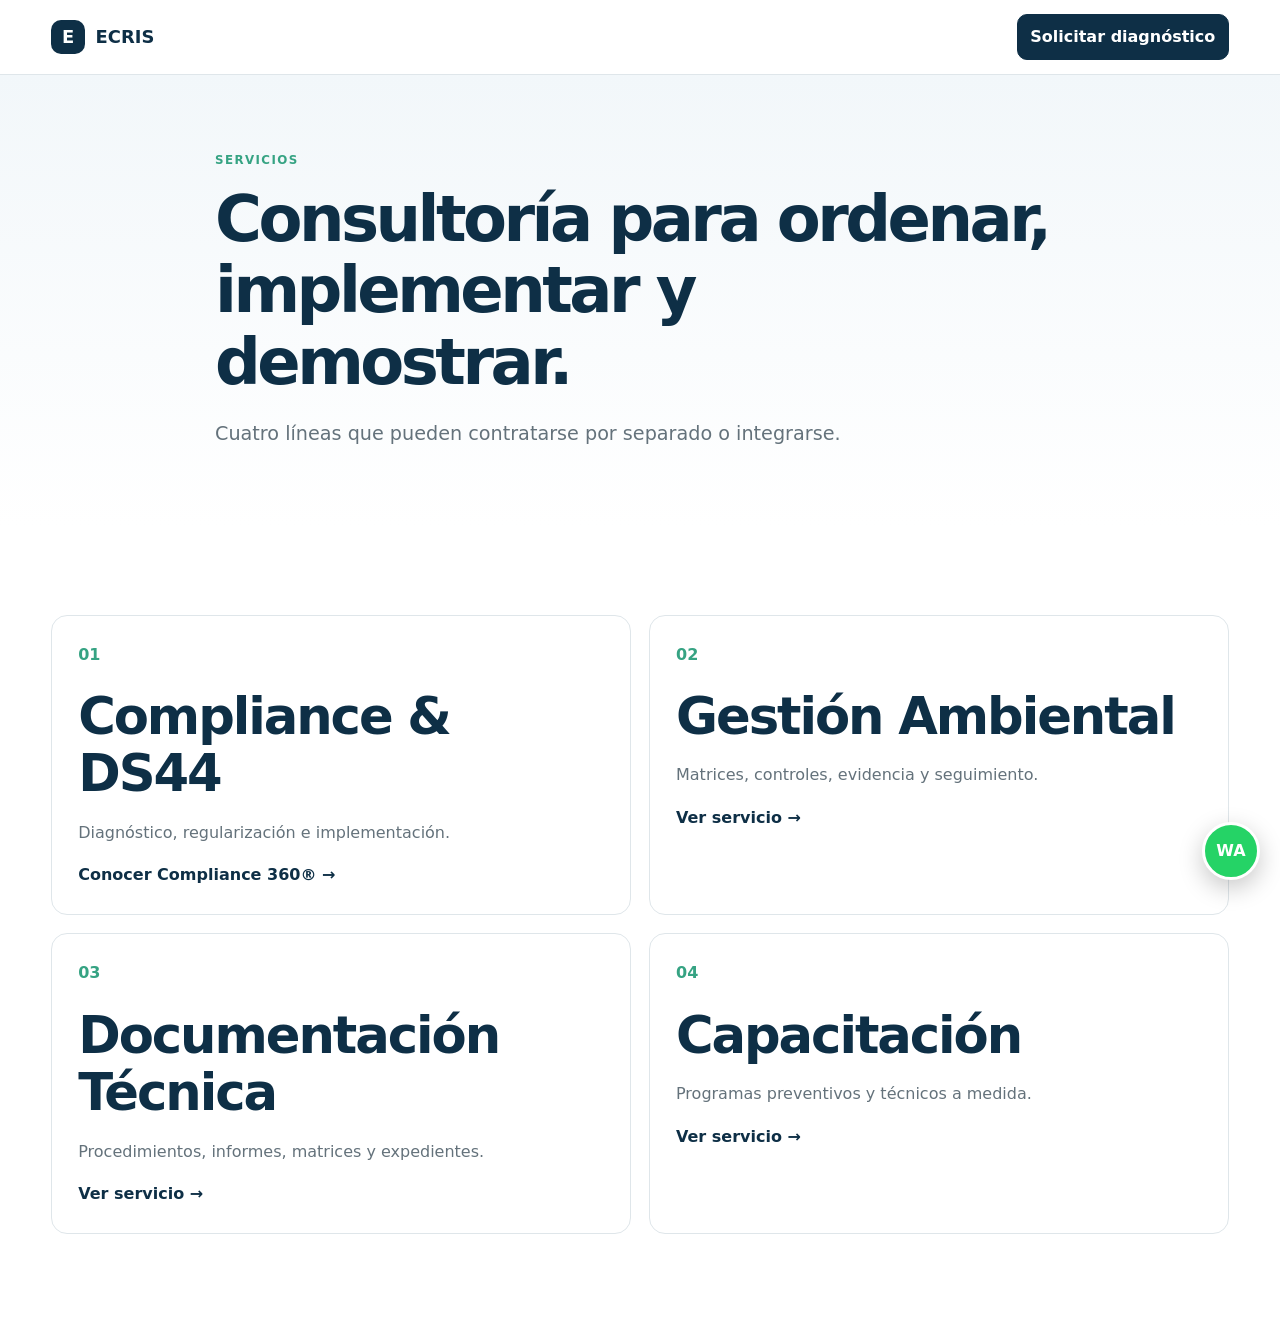
==== servicios/index.html @ 32ad883a "add services page" ====
<!doctype html><html lang="es"><head><meta charset="utf-8"><meta name="viewport" content="width=device-width,initial-scale=1"><title>Servicios | ECRIS</title><meta name="description" content="Servicios ECRIS: Compliance DS44, gestión ambiental, documentación técnica y capacitación."><link rel="stylesheet" href="/assets/css/styles.css"></head><body><header class="site-header"><div class="container nav"><a class="brand" href="/index.html"><span class="brand-mark">E</span><span>ECRIS</span></a><a class="btn btn-sm" href="/contacto.html">Solicitar diagnóstico</a></div></header><main><section class="page-hero"><div class="container narrow"><div class="eyebrow">Servicios</div><h1>Consultoría para ordenar, implementar y demostrar.</h1><p class="lead">Cuatro líneas que pueden contratarse por separado o integrarse.</p></div></section><section class="section"><div class="container cards two"><article class="service-card"><span>01</span><h2>Compliance & DS44</h2><p>Diagnóstico, regularización e implementación.</p><a href="/compliance360.html">Conocer Compliance 360® →</a></article><article class="service-card"><span>02</span><h2>Gestión Ambiental</h2><p>Matrices, controles, evidencia y seguimiento.</p><a href="/gestion-ambiental.html">Ver servicio →</a></article><article class="service-card"><span>03</span><h2>Documentación Técnica</h2><p>Procedimientos, informes, matrices y expedientes.</p><a href="/documentacion-tecnica.html">Ver servicio →</a></article><article class="service-card"><span>04</span><h2>Capacitación</h2><p>Programas preventivos y técnicos a medida.</p><a href="/capacitacion.html">Ver servicio →</a></article></div></section></main><script src="/assets/js/main.js"></script><a class="wa-float" href="https://wa.me/56946656213" target="_blank">WA</a></body></html>
---- assets/css/styles.css ----
:root{--navy:#0e2f46;--navy2:#163f59;--ink:#15232d;--muted:#64727b;--bg:#f6f8fa;--soft:#eef5f6;--line:#dfe6ea;--white:#fff;--accent:#36a383;--accent2:#dff3ec}
*{box-sizing:border-box}html{scroll-behavior:smooth}body{margin:0;font-family:Inter,ui-sans-serif,system-ui,-apple-system,"Segoe UI",Roboto,Arial,sans-serif;color:var(--ink);line-height:1.65;background:#fff}a{text-decoration:none;color:inherit}.container{width:min(1180px,92%);margin:auto}.narrow{width:min(850px,92%);margin:auto}.muted{color:var(--muted)}
.site-header{position:sticky;top:0;z-index:60;background:rgba(255,255,255,.95);backdrop-filter:blur(12px);border-bottom:1px solid var(--line)}.nav{min-height:74px;display:flex;align-items:center;justify-content:space-between;gap:18px}.brand{display:flex;align-items:center;gap:.65rem;font-weight:850;color:var(--navy);font-size:1.12rem}.brand-mark{display:grid;place-items:center;width:34px;height:34px;border-radius:10px;background:var(--navy);color:#fff}.menu{display:flex;align-items:center;gap:1rem;font-size:.88rem}.menu a{padding:.5rem .15rem}.menu a:hover,.menu a.active{color:var(--accent)}.menu-btn{display:none;border:0;background:transparent;font-size:1.55rem}.btn{display:inline-flex;align-items:center;justify-content:center;padding:.82rem 1.1rem;border-radius:10px;border:1px solid var(--navy);background:var(--navy);color:#fff;font-weight:750;cursor:pointer}.btn:hover{background:var(--navy2)}.btn-sm{padding:.57rem .78rem}.btn-ghost{background:#fff;color:var(--navy)}
.hero,.page-hero{background:linear-gradient(180deg,#f2f7fa,#fff)}.hero{padding:90px 0 72px}.page-hero{padding:76px 0 58px}.hero-grid,.split{display:grid;grid-template-columns:1.15fr .85fr;gap:64px;align-items:center}.eyebrow{color:var(--accent);font-weight:850;letter-spacing:.12em;text-transform:uppercase;font-size:.74rem;margin-bottom:13px}h1,h2,h3{line-height:1.12;margin:0 0 17px}h1{font-size:clamp(2.8rem,6vw,5rem);letter-spacing:-.055em;color:var(--navy)}.page-hero h1{font-size:clamp(2.6rem,5vw,4.4rem)}h1 span{color:var(--accent)}h2{font-size:clamp(1.9rem,4vw,3.2rem);letter-spacing:-.04em;color:var(--navy)}h3{font-size:1.22rem}.lead{font-size:1.2rem;color:var(--muted);max-width:760px}.hero-actions{display:flex;gap:12px;margin:28px 0}.trust-row,.pill-row,.chips{display:flex;flex-wrap:wrap;gap:8px}.trust-row span,.pill-row span,.chips span{border:1px solid var(--line);border-radius:999px;background:#fff;padding:.46rem .72rem;font-size:.84rem}
.hero-card{background:var(--navy);color:#fff;border-radius:20px;padding:34px;box-shadow:0 22px 70px rgba(14,47,70,.18)}.hero-card .card-top{color:#88d1bd;font-size:.8rem;text-transform:uppercase;letter-spacing:.08em;font-weight:850}.hero-card h3{font-size:1.75rem;margin-top:10px}.check-list{list-style:none;padding:0}.check-list li{padding:.5rem 0;border-bottom:1px solid rgba(255,255,255,.12)}.check-list li:before{content:"✓";color:#88d1bd;font-weight:900;margin-right:.6rem}.text-link{color:#88d1bd;font-weight:750}
.strip{background:var(--navy);color:#fff}.strip-grid{display:grid;grid-template-columns:repeat(4,1fr)}.strip-grid div{padding:22px 18px;border-right:1px solid rgba(255,255,255,.1)}.strip-grid strong,.strip-grid span{display:block}.strip-grid span{color:#c5d3dc;font-size:.86rem}
.section{padding:88px 0}.section-soft{background:var(--bg)}.section-dark{background:var(--navy);color:#fff}.section-dark h2{color:#fff}.section-head{max-width:780px;margin-bottom:40px}.section-head p,.body-copy p{color:var(--muted);font-size:1.03rem}.light p{color:#c7d4dc}
.cards{display:grid;gap:18px}.cards.four{grid-template-columns:repeat(4,1fr)}.cards.three{grid-template-columns:repeat(3,1fr)}.cards.two{grid-template-columns:repeat(2,1fr)}.card,.service-card,.price-card{background:#fff;border:1px solid var(--line);border-radius:16px;padding:26px;transition:.2s}.card:hover,.service-card:hover{transform:translateY(-3px);box-shadow:0 12px 32px rgba(0,0,0,.06)}.icon,.service-card>span{color:var(--accent);font-weight:900;margin-bottom:20px;display:block}.card p,.service-card p,.price-card p{color:var(--muted)}.card a,.service-card a{font-weight:750;color:var(--navy)}
.steps{display:grid;grid-template-columns:repeat(5,1fr);gap:14px}.steps div{padding:22px;border:1px solid rgba(255,255,255,.14);border-radius:14px;background:rgba(255,255,255,.04)}.steps span{color:#88d1bd;font-weight:900}.steps p{color:#c5d3dc;font-size:.9rem}
.cta{background:var(--accent2)}.cta-actions{display:flex;gap:10px;justify-content:flex-end}.pricing-grid{display:grid;grid-template-columns:repeat(3,1fr);gap:18px}.price-card{display:flex;flex-direction:column;gap:14px}.price-card.featured{border:2px solid var(--accent);box-shadow:0 12px 36px rgba(54,163,131,.13)}.price-card .btn{margin-top:auto}.feature-list{display:grid;grid-template-columns:1fr 1fr;gap:14px}.feature-list div{padding:22px;border:1px solid var(--line);border-radius:14px;background:#fff}.feature-list strong,.feature-list span{display:block}.feature-list span{color:var(--muted);margin-top:5px}
.contact{background:var(--bg)}.contact-grid{display:grid;grid-template-columns:.9fr 1.1fr;gap:55px}.contact-detail{margin:18px 0}.contact-detail strong,.contact-detail a,.contact-detail span{display:block}.contact-detail a{color:var(--accent);font-weight:750}.contact-form{background:#fff;border:1px solid var(--line);border-radius:18px;padding:25px;display:grid;grid-template-columns:1fr 1fr;gap:15px}.contact-form label{font-size:.9rem;font-weight:750}.contact-form input,.contact-form select,.contact-form textarea{width:100%;margin-top:6px;border:1px solid var(--line);border-radius:9px;padding:.78rem;font:inherit}.contact-form textarea,.contact-form button,.contact-form small{grid-column:1/-1}.contact-form small{color:var(--muted)}
.big-list{counter-reset:item;list-style:none;padding:0}.big-list li{padding:18px 0 18px 58px;border-bottom:1px solid var(--line);position:relative}.big-list li:before{counter-increment:item;content:counter(item);position:absolute;left:0;top:14px;width:38px;height:38px;border-radius:50%;display:grid;place-items:center;background:var(--navy);color:#fff;font-weight:850}.resource-cta{margin-top:34px;padding:28px;border-radius:16px;background:var(--accent2)}
.site-footer{background:#0a2436;color:#d5e0e6;padding:48px 0 20px}.footer-grid{display:grid;grid-template-columns:2fr 1fr 1fr 1fr;gap:28px}.site-footer a,.site-footer span,.site-footer strong{display:block;margin:.35rem 0}.brand-light{color:#fff}.copyright{border-top:1px solid rgba(255,255,255,.1);margin-top:28px;padding-top:18px;color:#8ea3b0;font-size:.82rem}
@media(max-width:1050px){.menu{display:none;position:absolute;top:74px;left:0;right:0;background:#fff;padding:18px 4%;border-bottom:1px solid var(--line);flex-direction:column;align-items:flex-start}.menu.open{display:flex}.menu-btn{display:block}.hero-grid,.split,.contact-grid{grid-template-columns:1fr}.cards.four{grid-template-columns:1fr 1fr}.steps{grid-template-columns:1fr 1fr}.strip-grid{grid-template-columns:1fr 1fr}.cta-actions{justify-content:flex-start}}
@media(max-width:680px){.cards.four,.cards.three,.cards.two,.steps,.strip-grid,.pricing-grid,.feature-list,.contact-form,.footer-grid{grid-template-columns:1fr}.contact-form textarea,.contact-form button,.contact-form small{grid-column:auto}.hero-actions,.cta-actions{flex-direction:column}.section{padding:62px 0}.hero{padding-top:58px}.page-hero{padding-top:55px}}
.wa-float{position:fixed;right:20px;bottom:20px;z-index:80;width:58px;height:58px;border-radius:50%;display:grid;place-items:center;background:#25D366;color:#fff;font-weight:900;box-shadow:0 8px 24px rgba(0,0,0,.22);border:3px solid #fff}
.wa-float:hover{transform:translateY(-2px)}
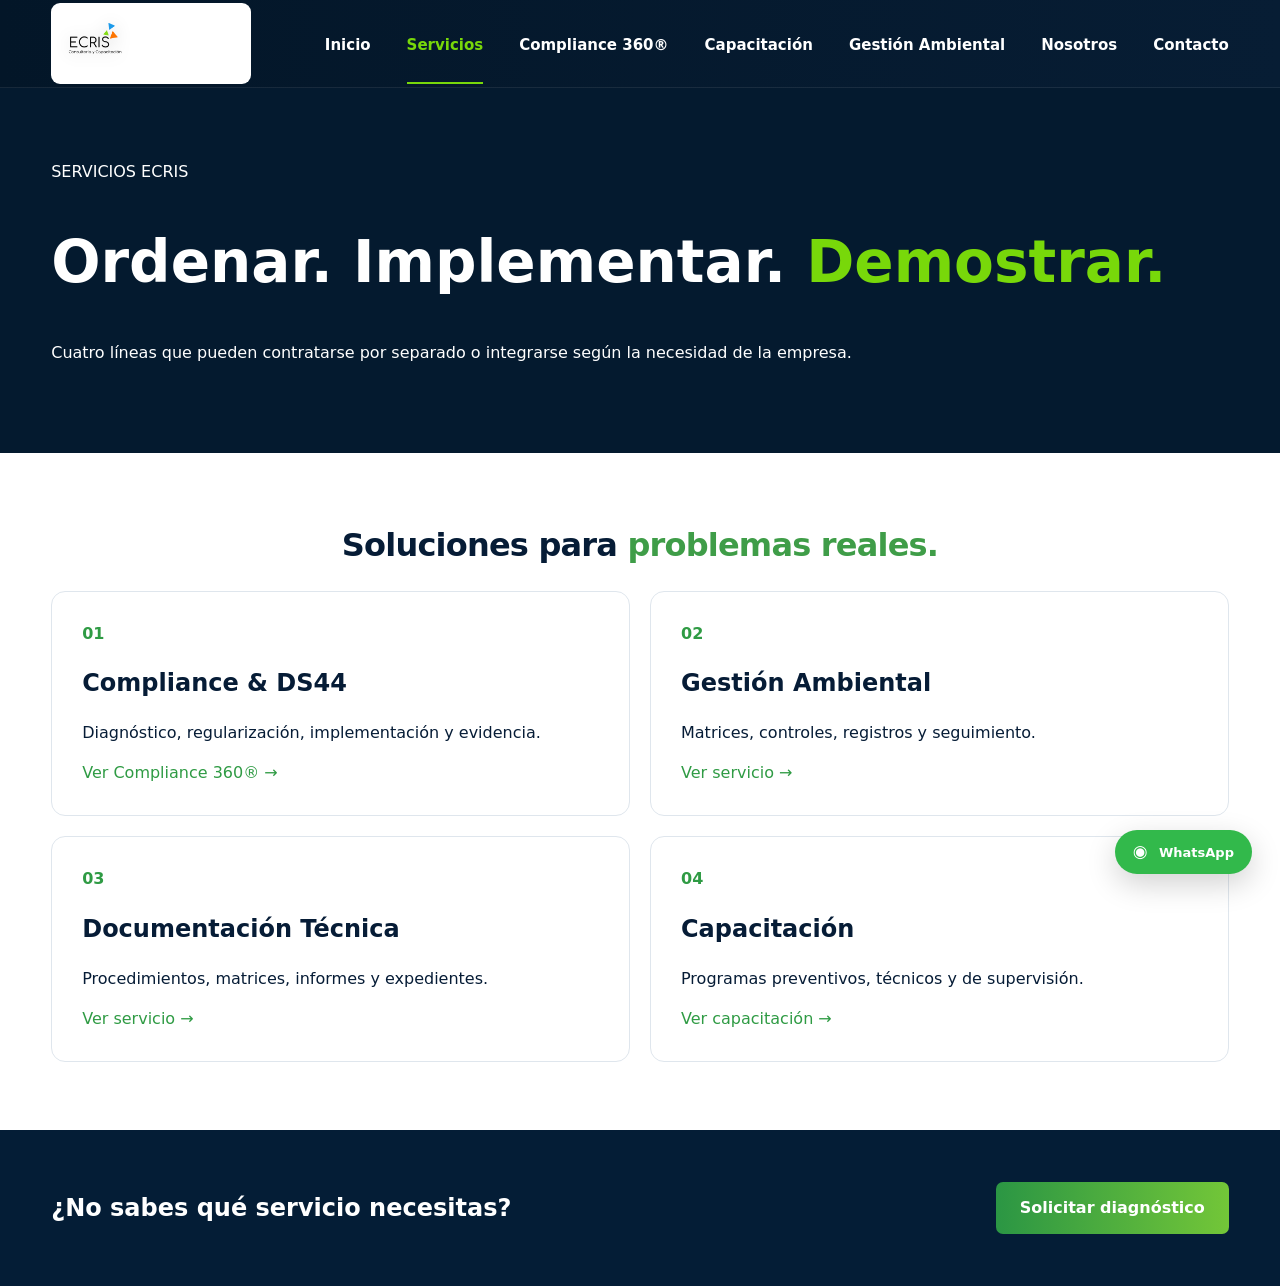
==== commit 9a7dfc07: "Rediseñar servicios ECRIS" ====
--- a/servicios/index.html
+++ b/servicios/index.html
@@ -1 +1 @@
-<!doctype html><html lang="es"><head><meta charset="utf-8"><meta name="viewport" content="width=device-width,initial-scale=1"><title>Servicios | ECRIS</title><meta name="description" content="Servicios ECRIS: Compliance DS44, gestión ambiental, documentación técnica y capacitación."><link rel="stylesheet" href="/assets/css/styles.css"></head><body><header class="site-header"><div class="container nav"><a class="brand" href="/index.html"><span class="brand-mark">E</span><span>ECRIS</span></a><a class="btn btn-sm" href="/contacto.html">Solicitar diagnóstico</a></div></header><main><section class="page-hero"><div class="container narrow"><div class="eyebrow">Servicios</div><h1>Consultoría para ordenar, implementar y demostrar.</h1><p class="lead">Cuatro líneas que pueden contratarse por separado o integrarse.</p></div></section><section class="section"><div class="container cards two"><article class="service-card"><span>01</span><h2>Compliance & DS44</h2><p>Diagnóstico, regularización e implementación.</p><a href="/compliance360.html">Conocer Compliance 360® →</a></article><article class="service-card"><span>02</span><h2>Gestión Ambiental</h2><p>Matrices, controles, evidencia y seguimiento.</p><a href="/gestion-ambiental.html">Ver servicio →</a></article><article class="service-card"><span>03</span><h2>Documentación Técnica</h2><p>Procedimientos, informes, matrices y expedientes.</p><a href="/documentacion-tecnica.html">Ver servicio →</a></article><article class="service-card"><span>04</span><h2>Capacitación</h2><p>Programas preventivos y técnicos a medida.</p><a href="/capacitacion.html">Ver servicio →</a></article></div></section></main><script src="/assets/js/main.js"></script><a class="wa-float" href="https://wa.me/56946656213" target="_blank">WA</a></body></html>+<!doctype html><html lang="es"><head><meta charset="utf-8"><meta name="viewport" content="width=device-width,initial-scale=1"><title>Servicios | ECRIS</title><link rel="stylesheet" href="../assets/css/styles.css"><style>.hero{background:#041a2f;color:#fff;padding:72px 0}.hero h1{font-size:58px;line-height:1.04;color:#fff}.hero h1 span{color:#78d80a}.sec{padding:68px 0}.grid{display:grid;grid-template-columns:repeat(2,1fr);gap:20px}.box{padding:30px;border:1px solid #dfe6ed;border-radius:14px;background:#fff}.box b,.box a{color:#2f9b44}.cta{background:#041d36;color:#fff;padding:40px 0}.cta .container{display:flex;justify-content:space-between;align-items:center}@media(max-width:800px){.grid{grid-template-columns:1fr}.cta .container{display:block}}</style></head><body><header class="site-header"><div class="container nav-wrap"><a class="logo-link" href="../index.html"><span style="background:#fff;padding:3px 9px;border-radius:9px"><img class="logo-img" src="../ECRIS%20logo%201.png" alt="ECRIS"></span></a><button class="menu-btn">☰</button><nav class="menu"><a href="../index.html">Inicio</a><a class="active" href="index.html">Servicios</a><a href="../compliance360.html">Compliance 360®</a><a href="../capacitacion.html">Capacitación</a><a href="../gestion-ambiental.html">Gestión Ambiental</a><a href="../nosotros.html">Nosotros</a><a href="../contacto.html">Contacto</a></nav></div></header><main><section class="hero"><div class="container"><div class="eyebrow">SERVICIOS ECRIS</div><h1>Ordenar. Implementar. <span>Demostrar.</span></h1><p>Cuatro líneas que pueden contratarse por separado o integrarse según la necesidad de la empresa.</p></div></section><section class="sec"><div class="container"><div class="section-title"><h2>Soluciones para <span>problemas reales.</span></h2></div><div class="grid"><article class="box"><b>01</b><h2>Compliance & DS44</h2><p>Diagnóstico, regularización, implementación y evidencia.</p><a href="../compliance360.html">Ver Compliance 360® →</a></article><article class="box"><b>02</b><h2>Gestión Ambiental</h2><p>Matrices, controles, registros y seguimiento.</p><a href="../gestion-ambiental.html">Ver servicio →</a></article><article class="box"><b>03</b><h2>Documentación Técnica</h2><p>Procedimientos, matrices, informes y expedientes.</p><a href="../documentacion-tecnica.html">Ver servicio →</a></article><article class="box"><b>04</b><h2>Capacitación</h2><p>Programas preventivos, técnicos y de supervisión.</p><a href="../capacitacion.html">Ver capacitación →</a></article></div></div></section><section class="cta"><div class="container"><h2 style="color:#fff">¿No sabes qué servicio necesitas?</h2><a class="btn btn-green" href="../contacto.html">Solicitar diagnóstico</a></div></section></main><script src="../assets/js/main.js"></script><a class="wa-float" href="https://wa.me/56946656213" target="_blank"><span>◉</span> WhatsApp</a></body></html>
--- a/assets/css/styles.css
+++ b/assets/css/styles.css
@@ -1,17 +1,9 @@
-:root{--navy:#0e2f46;--navy2:#163f59;--ink:#15232d;--muted:#64727b;--bg:#f6f8fa;--soft:#eef5f6;--line:#dfe6ea;--white:#fff;--accent:#36a383;--accent2:#dff3ec}
-*{box-sizing:border-box}html{scroll-behavior:smooth}body{margin:0;font-family:Inter,ui-sans-serif,system-ui,-apple-system,"Segoe UI",Roboto,Arial,sans-serif;color:var(--ink);line-height:1.65;background:#fff}a{text-decoration:none;color:inherit}.container{width:min(1180px,92%);margin:auto}.narrow{width:min(850px,92%);margin:auto}.muted{color:var(--muted)}
-.site-header{position:sticky;top:0;z-index:60;background:rgba(255,255,255,.95);backdrop-filter:blur(12px);border-bottom:1px solid var(--line)}.nav{min-height:74px;display:flex;align-items:center;justify-content:space-between;gap:18px}.brand{display:flex;align-items:center;gap:.65rem;font-weight:850;color:var(--navy);font-size:1.12rem}.brand-mark{display:grid;place-items:center;width:34px;height:34px;border-radius:10px;background:var(--navy);color:#fff}.menu{display:flex;align-items:center;gap:1rem;font-size:.88rem}.menu a{padding:.5rem .15rem}.menu a:hover,.menu a.active{color:var(--accent)}.menu-btn{display:none;border:0;background:transparent;font-size:1.55rem}.btn{display:inline-flex;align-items:center;justify-content:center;padding:.82rem 1.1rem;border-radius:10px;border:1px solid var(--navy);background:var(--navy);color:#fff;font-weight:750;cursor:pointer}.btn:hover{background:var(--navy2)}.btn-sm{padding:.57rem .78rem}.btn-ghost{background:#fff;color:var(--navy)}
-.hero,.page-hero{background:linear-gradient(180deg,#f2f7fa,#fff)}.hero{padding:90px 0 72px}.page-hero{padding:76px 0 58px}.hero-grid,.split{display:grid;grid-template-columns:1.15fr .85fr;gap:64px;align-items:center}.eyebrow{color:var(--accent);font-weight:850;letter-spacing:.12em;text-transform:uppercase;font-size:.74rem;margin-bottom:13px}h1,h2,h3{line-height:1.12;margin:0 0 17px}h1{font-size:clamp(2.8rem,6vw,5rem);letter-spacing:-.055em;color:var(--navy)}.page-hero h1{font-size:clamp(2.6rem,5vw,4.4rem)}h1 span{color:var(--accent)}h2{font-size:clamp(1.9rem,4vw,3.2rem);letter-spacing:-.04em;color:var(--navy)}h3{font-size:1.22rem}.lead{font-size:1.2rem;color:var(--muted);max-width:760px}.hero-actions{display:flex;gap:12px;margin:28px 0}.trust-row,.pill-row,.chips{display:flex;flex-wrap:wrap;gap:8px}.trust-row span,.pill-row span,.chips span{border:1px solid var(--line);border-radius:999px;background:#fff;padding:.46rem .72rem;font-size:.84rem}
-.hero-card{background:var(--navy);color:#fff;border-radius:20px;padding:34px;box-shadow:0 22px 70px rgba(14,47,70,.18)}.hero-card .card-top{color:#88d1bd;font-size:.8rem;text-transform:uppercase;letter-spacing:.08em;font-weight:850}.hero-card h3{font-size:1.75rem;margin-top:10px}.check-list{list-style:none;padding:0}.check-list li{padding:.5rem 0;border-bottom:1px solid rgba(255,255,255,.12)}.check-list li:before{content:"✓";color:#88d1bd;font-weight:900;margin-right:.6rem}.text-link{color:#88d1bd;font-weight:750}
-.strip{background:var(--navy);color:#fff}.strip-grid{display:grid;grid-template-columns:repeat(4,1fr)}.strip-grid div{padding:22px 18px;border-right:1px solid rgba(255,255,255,.1)}.strip-grid strong,.strip-grid span{display:block}.strip-grid span{color:#c5d3dc;font-size:.86rem}
-.section{padding:88px 0}.section-soft{background:var(--bg)}.section-dark{background:var(--navy);color:#fff}.section-dark h2{color:#fff}.section-head{max-width:780px;margin-bottom:40px}.section-head p,.body-copy p{color:var(--muted);font-size:1.03rem}.light p{color:#c7d4dc}
-.cards{display:grid;gap:18px}.cards.four{grid-template-columns:repeat(4,1fr)}.cards.three{grid-template-columns:repeat(3,1fr)}.cards.two{grid-template-columns:repeat(2,1fr)}.card,.service-card,.price-card{background:#fff;border:1px solid var(--line);border-radius:16px;padding:26px;transition:.2s}.card:hover,.service-card:hover{transform:translateY(-3px);box-shadow:0 12px 32px rgba(0,0,0,.06)}.icon,.service-card>span{color:var(--accent);font-weight:900;margin-bottom:20px;display:block}.card p,.service-card p,.price-card p{color:var(--muted)}.card a,.service-card a{font-weight:750;color:var(--navy)}
-.steps{display:grid;grid-template-columns:repeat(5,1fr);gap:14px}.steps div{padding:22px;border:1px solid rgba(255,255,255,.14);border-radius:14px;background:rgba(255,255,255,.04)}.steps span{color:#88d1bd;font-weight:900}.steps p{color:#c5d3dc;font-size:.9rem}
-.cta{background:var(--accent2)}.cta-actions{display:flex;gap:10px;justify-content:flex-end}.pricing-grid{display:grid;grid-template-columns:repeat(3,1fr);gap:18px}.price-card{display:flex;flex-direction:column;gap:14px}.price-card.featured{border:2px solid var(--accent);box-shadow:0 12px 36px rgba(54,163,131,.13)}.price-card .btn{margin-top:auto}.feature-list{display:grid;grid-template-columns:1fr 1fr;gap:14px}.feature-list div{padding:22px;border:1px solid var(--line);border-radius:14px;background:#fff}.feature-list strong,.feature-list span{display:block}.feature-list span{color:var(--muted);margin-top:5px}
-.contact{background:var(--bg)}.contact-grid{display:grid;grid-template-columns:.9fr 1.1fr;gap:55px}.contact-detail{margin:18px 0}.contact-detail strong,.contact-detail a,.contact-detail span{display:block}.contact-detail a{color:var(--accent);font-weight:750}.contact-form{background:#fff;border:1px solid var(--line);border-radius:18px;padding:25px;display:grid;grid-template-columns:1fr 1fr;gap:15px}.contact-form label{font-size:.9rem;font-weight:750}.contact-form input,.contact-form select,.contact-form textarea{width:100%;margin-top:6px;border:1px solid var(--line);border-radius:9px;padding:.78rem;font:inherit}.contact-form textarea,.contact-form button,.contact-form small{grid-column:1/-1}.contact-form small{color:var(--muted)}
-.big-list{counter-reset:item;list-style:none;padding:0}.big-list li{padding:18px 0 18px 58px;border-bottom:1px solid var(--line);position:relative}.big-list li:before{counter-increment:item;content:counter(item);position:absolute;left:0;top:14px;width:38px;height:38px;border-radius:50%;display:grid;place-items:center;background:var(--navy);color:#fff;font-weight:850}.resource-cta{margin-top:34px;padding:28px;border-radius:16px;background:var(--accent2)}
-.site-footer{background:#0a2436;color:#d5e0e6;padding:48px 0 20px}.footer-grid{display:grid;grid-template-columns:2fr 1fr 1fr 1fr;gap:28px}.site-footer a,.site-footer span,.site-footer strong{display:block;margin:.35rem 0}.brand-light{color:#fff}.copyright{border-top:1px solid rgba(255,255,255,.1);margin-top:28px;padding-top:18px;color:#8ea3b0;font-size:.82rem}
-@media(max-width:1050px){.menu{display:none;position:absolute;top:74px;left:0;right:0;background:#fff;padding:18px 4%;border-bottom:1px solid var(--line);flex-direction:column;align-items:flex-start}.menu.open{display:flex}.menu-btn{display:block}.hero-grid,.split,.contact-grid{grid-template-columns:1fr}.cards.four{grid-template-columns:1fr 1fr}.steps{grid-template-columns:1fr 1fr}.strip-grid{grid-template-columns:1fr 1fr}.cta-actions{justify-content:flex-start}}
-@media(max-width:680px){.cards.four,.cards.three,.cards.two,.steps,.strip-grid,.pricing-grid,.feature-list,.contact-form,.footer-grid{grid-template-columns:1fr}.contact-form textarea,.contact-form button,.contact-form small{grid-column:auto}.hero-actions,.cta-actions{flex-direction:column}.section{padding:62px 0}.hero{padding-top:58px}.page-hero{padding-top:55px}}
-.wa-float{position:fixed;right:20px;bottom:20px;z-index:80;width:58px;height:58px;border-radius:50%;display:grid;place-items:center;background:#25D366;color:#fff;font-weight:900;box-shadow:0 8px 24px rgba(0,0,0,.22);border:3px solid #fff}
-.wa-float:hover{transform:translateY(-2px)}
+:root{--navy:#041a2f;--navy2:#082d4b;--ink:#061c36;--green:#78d80a;--green2:#2f9b44;--white:#fff;--muted:#5d6b7c;--line:#dfe6ed;--off:#f7f9fb}
+*{box-sizing:border-box}html{scroll-behavior:smooth}body{margin:0;font-family:Inter,ui-sans-serif,system-ui,-apple-system,"Segoe UI",Roboto,Arial,sans-serif;color:var(--ink);background:#fff;line-height:1.5}a{text-decoration:none;color:inherit}.container{width:min(1440px,92%);margin:auto}
+.site-header{height:88px;background:linear-gradient(90deg,#031628,#071d34);position:sticky;top:0;z-index:50;border-bottom:1px solid rgba(255,255,255,.08)}.nav-wrap{height:100%;display:flex;align-items:center;gap:24px}.logo-link{width:220px;display:flex;align-items:center}.logo-img{width:182px;height:68px;object-fit:contain;object-position:left center;filter:drop-shadow(0 2px 8px rgba(0,0,0,.22))}.menu{display:flex;gap:36px;align-items:center;margin-left:auto}.menu a{color:#fff;font-weight:750;font-size:15px;padding:31px 0 25px;border-bottom:2px solid transparent}.menu a:hover,.menu a.active{color:var(--green);border-bottom-color:var(--green)}.wa-top{margin-left:18px;color:#fff;border:1px solid rgba(255,255,255,.45);padding:14px 18px;border-radius:9px;font-weight:800;white-space:nowrap}.menu-btn{display:none}
+.hero-modern{position:relative;background:var(--navy);color:#fff;overflow:hidden;padding-bottom:0}.hero-bg{position:absolute;right:0;top:0;width:48%;height:calc(100% - 94px);background:radial-gradient(circle at 65% 28%,rgba(55,154,94,.24),transparent 22%),linear-gradient(135deg,#173b59 0%,#0d2942 38%,#041a2f 100%)}.hero-modern:after{content:'';position:absolute;right:-3%;top:55px;width:52%;height:410px;background:url('../../ECRIS%20logo%201.png') center/contain no-repeat;opacity:.13;filter:saturate(.8);pointer-events:none}.hero-layout{position:relative;z-index:2;min-height:505px;display:grid;grid-template-columns:1.05fr .95fr;align-items:center}.hero-copy{padding:42px 0 26px;max-width:700px}.hero-copy h1{margin:0 0 18px;font-size:clamp(46px,4.4vw,72px);line-height:1.02;letter-spacing:-.045em;color:#fff}.hero-copy h1 span{color:var(--green)}.hero-copy>p{font-size:18px;line-height:1.7;max-width:610px;color:#fff}.hero-actions{display:flex;gap:18px;margin:28px 0 30px}.btn{display:inline-flex;align-items:center;justify-content:center;padding:14px 24px;border-radius:7px;font-weight:850}.btn-green{background:linear-gradient(90deg,#2b9644,#73c638);color:#fff}.btn-green:hover{filter:brightness(1.07)}.btn-outline{border:1px solid rgba(255,255,255,.75);color:#fff;background:rgba(3,18,33,.28)}.btn.small{padding:12px 18px;font-size:14px}.micro-benefits{display:grid;grid-template-columns:repeat(4,1fr);max-width:660px;gap:18px}.micro-benefits div{display:flex;gap:11px;align-items:center;font-size:13px}.micro-benefits b{color:var(--green);font-size:24px}.hero-right{display:flex;justify-content:center;align-items:center;position:relative}.hero-right:after{content:'';position:absolute;right:4%;bottom:-55px;width:520px;height:330px;opacity:.18;background:repeating-linear-gradient(115deg,transparent 0 36px,rgba(126,216,10,.35) 37px 39px),repeating-linear-gradient(65deg,transparent 0 52px,rgba(255,255,255,.18) 53px 55px);clip-path:polygon(47% 0,53% 0,75% 100%,25% 100%);pointer-events:none}.control-card{position:relative;z-index:2;width:min(400px,88%);background:rgba(3,22,40,.88);border:1px solid rgba(255,255,255,.22);border-radius:12px;padding:25px 28px;box-shadow:0 18px 46px rgba(0,0,0,.24);backdrop-filter:blur(8px)}.control-card h3{font-size:19px;margin:0 0 20px}.control-card ul{list-style:none;padding:0;margin:0}.control-card li{position:relative;padding:11px 0 11px 34px;border-bottom:1px solid rgba(255,255,255,.06);font-size:14px}.control-card li:last-child{border:0}.control-card li:before{content:'✓';position:absolute;left:0;top:9px;width:22px;height:22px;border-radius:50%;display:grid;place-items:center;background:var(--green);color:#082337;font-weight:900}
+.value-bar{position:relative;z-index:4;min-height:102px;background:rgba(2,24,44,.96);border:1px solid rgba(255,255,255,.25);border-radius:14px 14px 0 0;display:grid;grid-template-columns:1.15fr repeat(4,1fr);align-items:center;padding:14px 18px}.value-main,.value-item{padding:8px 24px;min-height:70px;display:flex;align-items:center}.value-main{flex-direction:column;align-items:flex-start;justify-content:center;border-right:1px solid rgba(255,255,255,.2)}.value-main small{color:var(--green);font-weight:800}.value-main strong{font-size:24px}.value-item{gap:15px;border-right:1px solid rgba(255,255,255,.16)}.value-item:last-child{border-right:0}.value-item>span{color:var(--green);font-size:28px}.value-item strong,.value-item small{display:block}.value-item strong{font-size:14px}.value-item small{font-size:13px;color:#fff;margin-top:5px}
+.services-home{background:linear-gradient(#fff,#f8fafb);padding:30px 0 24px}.section-title{text-align:center;margin:0 auto 22px}.section-title h2{margin:0;font-size:32px;letter-spacing:-.025em}.section-title h2 span{color:#3f9d48}.section-title p{margin:7px 0;color:#415069}.service-grid{display:grid;grid-template-columns:repeat(3,1fr);gap:22px}.service-card{position:relative;display:grid;grid-template-columns:70px 1fr;gap:16px;min-height:155px;padding:28px 26px;background:#fff;border:1px solid #e8edf1;border-radius:12px;box-shadow:0 10px 30px rgba(0,17,38,.07)}.service-card .num{position:absolute;top:16px;left:22px;color:#3e9f4e;font-size:16px;font-weight:900}.service-icon{font-size:38px;color:#071d3a;margin-top:23px}.service-card h3{margin:3px 0 9px;font-size:20px}.service-card p{margin:0 0 12px;color:#34455d}.service-card a{color:#2c9645;font-weight:800}.results-row{margin-top:18px;display:grid;grid-template-columns:1.15fr 1fr 1.3fr 1.25fr 3.2fr;border:1px solid #dce3ea;border-radius:12px;background:#fff;overflow:hidden}.result{display:flex;align-items:center;gap:14px;padding:18px;border-right:1px solid #dce3ea}.result>span{font-size:30px;color:#071d3a}.result small,.result strong{display:block}.result small{font-size:12px;color:#1a2d46}.result strong{font-size:22px;color:#309644}.diagnostic-box{background:#041d36;color:#fff;display:flex;justify-content:space-between;gap:18px;align-items:center;padding:16px 18px}.diagnostic-box strong,.diagnostic-box small{display:block}.diagnostic-box strong{font-size:17px}.diagnostic-box small{font-size:12px;margin-top:3px}.sector-row{display:flex;align-items:center;justify-content:center;gap:24px;flex-wrap:wrap;padding:24px 0 5px;font-size:12px;color:#263851}.sector-row strong{margin-right:8px}.sector-row span{white-space:nowrap}.wa-float{position:fixed;right:28px;bottom:26px;z-index:80;background:#32b94b;color:#fff;padding:12px 18px;border-radius:28px;font-weight:800;box-shadow:0 10px 30px rgba(0,0,0,.18);font-size:13px;line-height:1.15}.wa-float span{font-size:17px;margin-right:7px}
+@media(max-width:1150px){.menu{gap:18px}.menu a{font-size:13px}.wa-top{display:none}.hero-bg{width:54%}.value-bar{grid-template-columns:1.2fr 1fr 1fr}.value-item:nth-last-child(-n+2){display:none}.results-row{grid-template-columns:repeat(2,1fr)}.diagnostic-box{grid-column:1/-1}.service-grid{gap:14px}}
+@media(max-width:850px){.site-header{height:72px}.logo-link{width:auto}.logo-img{width:145px;height:58px}.menu-btn{display:block;margin-left:auto;background:transparent;border:1px solid rgba(255,255,255,.3);color:#fff;border-radius:8px;padding:8px 10px}.menu{display:none;position:absolute;left:0;right:0;top:72px;background:#061d34;flex-direction:column;align-items:flex-start;padding:18px 5%;gap:0}.menu.open{display:flex}.menu a{width:100%;padding:12px 0;border-bottom:1px solid rgba(255,255,255,.08)}.hero-bg{width:100%;height:43%;top:auto;bottom:102px;opacity:.5}.hero-layout{grid-template-columns:1fr;min-height:760px}.hero-copy{padding-top:40px}.hero-right{justify-content:flex-start}.control-card{margin-bottom:135px}.value-bar{grid-template-columns:1fr 1fr;border-radius:10px 10px 0 0}.value-main{grid-column:1/-1;border-right:0;border-bottom:1px solid rgba(255,255,255,.15)}.value-item{border-right:0}.service-grid{grid-template-columns:1fr}.micro-benefits{grid-template-columns:1fr 1fr}.results-row{grid-template-columns:1fr}.result{border-bottom:1px solid #dce3ea}.diagnostic-box{grid-column:auto;flex-direction:column;align-items:flex-start}.sector-row{justify-content:flex-start}.wa-float{right:16px;bottom:16px}.hero-modern:after{width:90%;right:-15%;opacity:.1}}
+@media(max-width:560px){.hero-copy h1{font-size:46px}.hero-copy>p{font-size:16px}.hero-actions{flex-direction:column}.hero-actions .btn{width:100%}.micro-benefits{grid-template-columns:1fr 1fr}.value-bar{grid-template-columns:1fr}.value-item{border-bottom:1px solid rgba(255,255,255,.12)}.section-title h2{font-size:27px}.service-card{grid-template-columns:55px 1fr;padding:24px 18px}.wa-float{font-size:0;width:52px;height:52px;padding:0;display:grid;place-items:center}.wa-float span{font-size:24px;margin:0}}
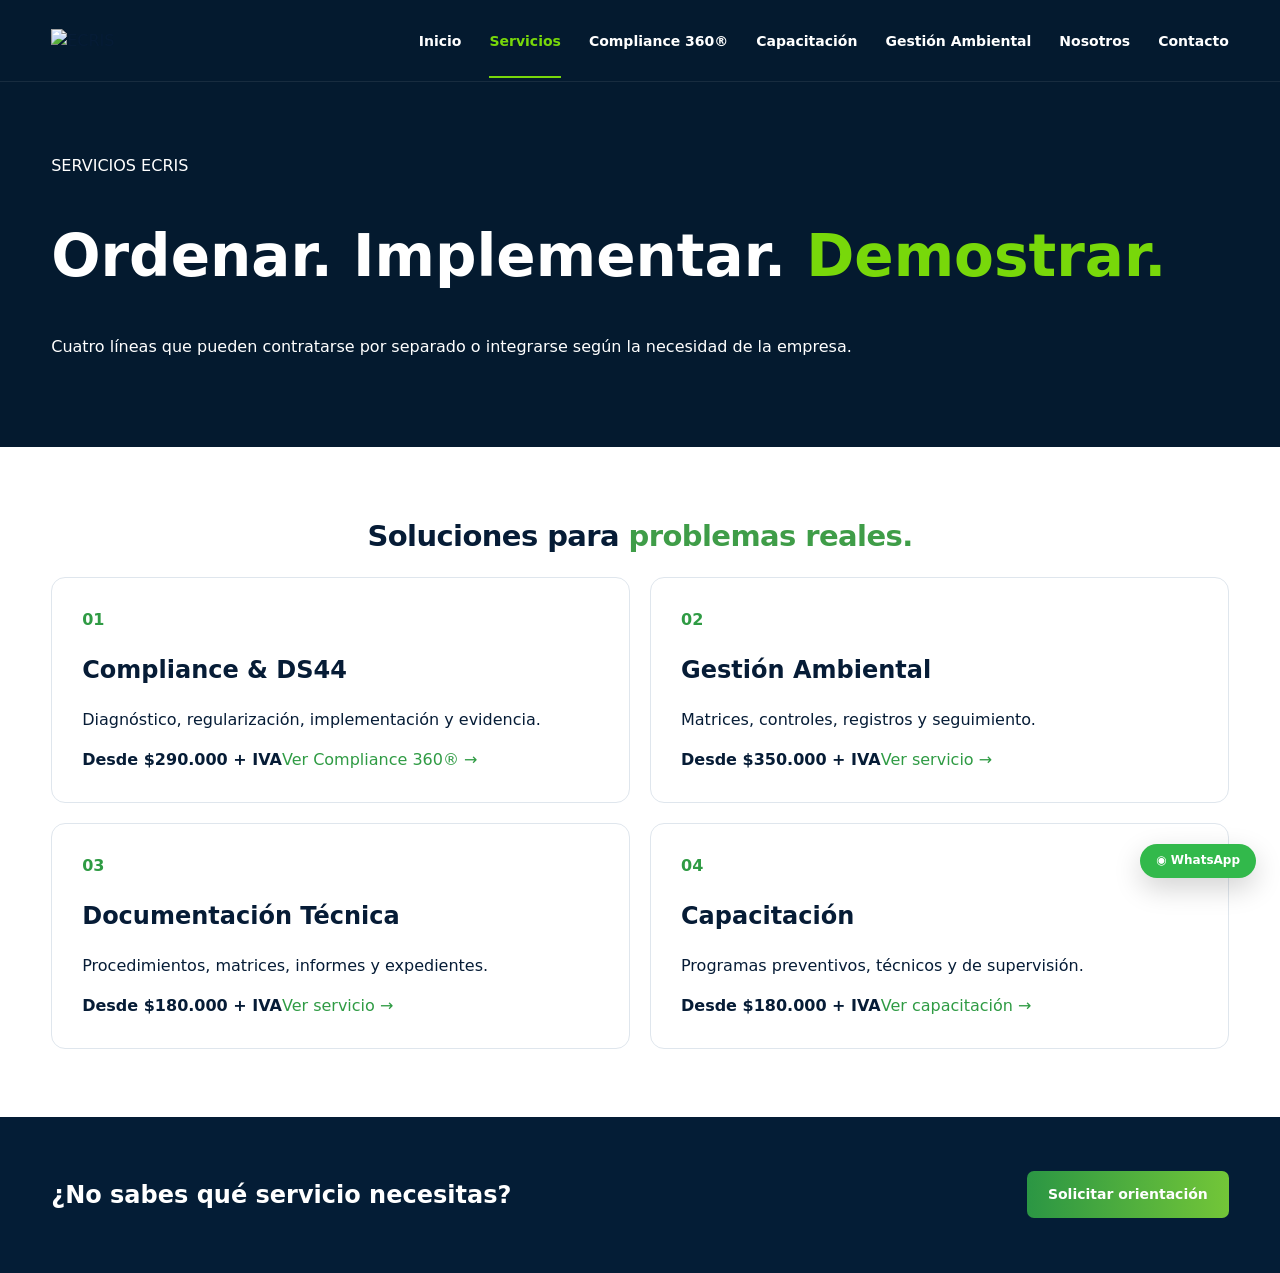
==== commit b29a7d41: "Integrar precios, alcances, CTA y corregir hero" ====
--- a/servicios/index.html
+++ b/servicios/index.html
@@ -1 +1 @@
-<!doctype html><html lang="es"><head><meta charset="utf-8"><meta name="viewport" content="width=device-width,initial-scale=1"><title>Servicios | ECRIS</title><link rel="stylesheet" href="../assets/css/styles.css"><style>.hero{background:#041a2f;color:#fff;padding:72px 0}.hero h1{font-size:58px;line-height:1.04;color:#fff}.hero h1 span{color:#78d80a}.sec{padding:68px 0}.grid{display:grid;grid-template-columns:repeat(2,1fr);gap:20px}.box{padding:30px;border:1px solid #dfe6ed;border-radius:14px;background:#fff}.box b,.box a{color:#2f9b44}.cta{background:#041d36;color:#fff;padding:40px 0}.cta .container{display:flex;justify-content:space-between;align-items:center}@media(max-width:800px){.grid{grid-template-columns:1fr}.cta .container{display:block}}</style></head><body><header class="site-header"><div class="container nav-wrap"><a class="logo-link" href="../index.html"><span style="background:#fff;padding:3px 9px;border-radius:9px"><img class="logo-img" src="../ECRIS%20logo%201.png" alt="ECRIS"></span></a><button class="menu-btn">☰</button><nav class="menu"><a href="../index.html">Inicio</a><a class="active" href="index.html">Servicios</a><a href="../compliance360.html">Compliance 360®</a><a href="../capacitacion.html">Capacitación</a><a href="../gestion-ambiental.html">Gestión Ambiental</a><a href="../nosotros.html">Nosotros</a><a href="../contacto.html">Contacto</a></nav></div></header><main><section class="hero"><div class="container"><div class="eyebrow">SERVICIOS ECRIS</div><h1>Ordenar. Implementar. <span>Demostrar.</span></h1><p>Cuatro líneas que pueden contratarse por separado o integrarse según la necesidad de la empresa.</p></div></section><section class="sec"><div class="container"><div class="section-title"><h2>Soluciones para <span>problemas reales.</span></h2></div><div class="grid"><article class="box"><b>01</b><h2>Compliance & DS44</h2><p>Diagnóstico, regularización, implementación y evidencia.</p><a href="../compliance360.html">Ver Compliance 360® →</a></article><article class="box"><b>02</b><h2>Gestión Ambiental</h2><p>Matrices, controles, registros y seguimiento.</p><a href="../gestion-ambiental.html">Ver servicio →</a></article><article class="box"><b>03</b><h2>Documentación Técnica</h2><p>Procedimientos, matrices, informes y expedientes.</p><a href="../documentacion-tecnica.html">Ver servicio →</a></article><article class="box"><b>04</b><h2>Capacitación</h2><p>Programas preventivos, técnicos y de supervisión.</p><a href="../capacitacion.html">Ver capacitación →</a></article></div></div></section><section class="cta"><div class="container"><h2 style="color:#fff">¿No sabes qué servicio necesitas?</h2><a class="btn btn-green" href="../contacto.html">Solicitar diagnóstico</a></div></section></main><script src="../assets/js/main.js"></script><a class="wa-float" href="https://wa.me/56946656213" target="_blank"><span>◉</span> WhatsApp</a></body></html>+<!doctype html><html lang="es"><head><meta charset="utf-8"><meta name="viewport" content="width=device-width,initial-scale=1"><title>Servicios | ECRIS</title><link rel="stylesheet" href="../assets/css/styles.css"><style>.hero{background:#041a2f;color:#fff;padding:72px 0}.hero h1{font-size:58px;line-height:1.04;color:#fff}.hero h1 span{color:#78d80a}.sec{padding:68px 0}.grid{display:grid;grid-template-columns:repeat(2,1fr);gap:20px}.box{padding:30px;border:1px solid #dfe6ed;border-radius:14px;background:#fff}.box b,.box a{color:#2f9b44}.cta{background:#041d36;color:#fff;padding:40px 0}.cta .container{display:flex;justify-content:space-between;align-items:center}@media(max-width:800px){.grid{grid-template-columns:1fr}.cta .container{display:block}}</style></head><body><header class="site-header"><div class="container nav-wrap"><a class="logo-link" href="../index.html"><span style="background:#fff;padding:3px 9px;border-radius:9px"><img class="logo-img" src="../ECRIS%20logo%201.png" alt="ECRIS"></span></a><button class="menu-btn">☰</button><nav class="menu"><a href="../index.html">Inicio</a><a class="active" href="index.html">Servicios</a><a href="../compliance360.html">Compliance 360®</a><a href="../capacitacion.html">Capacitación</a><a href="../gestion-ambiental.html">Gestión Ambiental</a><a href="../nosotros.html">Nosotros</a><a href="../contacto.html">Contacto</a></nav></div></header><main><section class="hero"><div class="container"><div class="eyebrow">SERVICIOS ECRIS</div><h1>Ordenar. Implementar. <span>Demostrar.</span></h1><p>Cuatro líneas que pueden contratarse por separado o integrarse según la necesidad de la empresa.</p></div></section><section class="sec"><div class="container"><div class="section-title"><h2>Soluciones para <span>problemas reales.</span></h2></div><div class="grid"><article class="box"><b>01</b><h2>Compliance & DS44</h2><p>Diagnóstico, regularización, implementación y evidencia.</p><strong class="offer-price small-price">Desde $290.000 + IVA</strong><a href="../compliance360.html">Ver Compliance 360® →</a></article><article class="box"><b>02</b><h2>Gestión Ambiental</h2><p>Matrices, controles, registros y seguimiento.</p><strong class="offer-price small-price">Desde $350.000 + IVA</strong><a href="../gestion-ambiental.html">Ver servicio →</a></article><article class="box"><b>03</b><h2>Documentación Técnica</h2><p>Procedimientos, matrices, informes y expedientes.</p><strong class="offer-price small-price">Desde $180.000 + IVA</strong><a href="../documentacion-tecnica.html">Ver servicio →</a></article><article class="box"><b>04</b><h2>Capacitación</h2><p>Programas preventivos, técnicos y de supervisión.</p><strong class="offer-price small-price">Desde $180.000 + IVA</strong><a href="../capacitacion.html">Ver capacitación →</a></article></div></div></section><section class="cta"><div class="container"><h2 style="color:#fff">¿No sabes qué servicio necesitas?</h2><a class="btn btn-green" href="https://wa.me/56946656213?text=Hola%20ECRIS,%20necesito%20orientaci%C3%B3n%20para%20elegir%20un%20servicio" target="_blank" rel="noopener">Solicitar orientación</a></div></section></main><script src="../assets/js/main.js"></script><a class="wa-float" href="https://wa.me/56946656213" target="_blank"><span>◉</span> WhatsApp</a></body></html>
--- a/assets/css/styles.css
+++ b/assets/css/styles.css
@@ -1,9 +1 @@
-:root{--navy:#041a2f;--navy2:#082d4b;--ink:#061c36;--green:#78d80a;--green2:#2f9b44;--white:#fff;--muted:#5d6b7c;--line:#dfe6ed;--off:#f7f9fb}
-*{box-sizing:border-box}html{scroll-behavior:smooth}body{margin:0;font-family:Inter,ui-sans-serif,system-ui,-apple-system,"Segoe UI",Roboto,Arial,sans-serif;color:var(--ink);background:#fff;line-height:1.5}a{text-decoration:none;color:inherit}.container{width:min(1440px,92%);margin:auto}
-.site-header{height:88px;background:linear-gradient(90deg,#031628,#071d34);position:sticky;top:0;z-index:50;border-bottom:1px solid rgba(255,255,255,.08)}.nav-wrap{height:100%;display:flex;align-items:center;gap:24px}.logo-link{width:220px;display:flex;align-items:center}.logo-img{width:182px;height:68px;object-fit:contain;object-position:left center;filter:drop-shadow(0 2px 8px rgba(0,0,0,.22))}.menu{display:flex;gap:36px;align-items:center;margin-left:auto}.menu a{color:#fff;font-weight:750;font-size:15px;padding:31px 0 25px;border-bottom:2px solid transparent}.menu a:hover,.menu a.active{color:var(--green);border-bottom-color:var(--green)}.wa-top{margin-left:18px;color:#fff;border:1px solid rgba(255,255,255,.45);padding:14px 18px;border-radius:9px;font-weight:800;white-space:nowrap}.menu-btn{display:none}
-.hero-modern{position:relative;background:var(--navy);color:#fff;overflow:hidden;padding-bottom:0}.hero-bg{position:absolute;right:0;top:0;width:48%;height:calc(100% - 94px);background:radial-gradient(circle at 65% 28%,rgba(55,154,94,.24),transparent 22%),linear-gradient(135deg,#173b59 0%,#0d2942 38%,#041a2f 100%)}.hero-modern:after{content:'';position:absolute;right:-3%;top:55px;width:52%;height:410px;background:url('../../ECRIS%20logo%201.png') center/contain no-repeat;opacity:.13;filter:saturate(.8);pointer-events:none}.hero-layout{position:relative;z-index:2;min-height:505px;display:grid;grid-template-columns:1.05fr .95fr;align-items:center}.hero-copy{padding:42px 0 26px;max-width:700px}.hero-copy h1{margin:0 0 18px;font-size:clamp(46px,4.4vw,72px);line-height:1.02;letter-spacing:-.045em;color:#fff}.hero-copy h1 span{color:var(--green)}.hero-copy>p{font-size:18px;line-height:1.7;max-width:610px;color:#fff}.hero-actions{display:flex;gap:18px;margin:28px 0 30px}.btn{display:inline-flex;align-items:center;justify-content:center;padding:14px 24px;border-radius:7px;font-weight:850}.btn-green{background:linear-gradient(90deg,#2b9644,#73c638);color:#fff}.btn-green:hover{filter:brightness(1.07)}.btn-outline{border:1px solid rgba(255,255,255,.75);color:#fff;background:rgba(3,18,33,.28)}.btn.small{padding:12px 18px;font-size:14px}.micro-benefits{display:grid;grid-template-columns:repeat(4,1fr);max-width:660px;gap:18px}.micro-benefits div{display:flex;gap:11px;align-items:center;font-size:13px}.micro-benefits b{color:var(--green);font-size:24px}.hero-right{display:flex;justify-content:center;align-items:center;position:relative}.hero-right:after{content:'';position:absolute;right:4%;bottom:-55px;width:520px;height:330px;opacity:.18;background:repeating-linear-gradient(115deg,transparent 0 36px,rgba(126,216,10,.35) 37px 39px),repeating-linear-gradient(65deg,transparent 0 52px,rgba(255,255,255,.18) 53px 55px);clip-path:polygon(47% 0,53% 0,75% 100%,25% 100%);pointer-events:none}.control-card{position:relative;z-index:2;width:min(400px,88%);background:rgba(3,22,40,.88);border:1px solid rgba(255,255,255,.22);border-radius:12px;padding:25px 28px;box-shadow:0 18px 46px rgba(0,0,0,.24);backdrop-filter:blur(8px)}.control-card h3{font-size:19px;margin:0 0 20px}.control-card ul{list-style:none;padding:0;margin:0}.control-card li{position:relative;padding:11px 0 11px 34px;border-bottom:1px solid rgba(255,255,255,.06);font-size:14px}.control-card li:last-child{border:0}.control-card li:before{content:'✓';position:absolute;left:0;top:9px;width:22px;height:22px;border-radius:50%;display:grid;place-items:center;background:var(--green);color:#082337;font-weight:900}
-.value-bar{position:relative;z-index:4;min-height:102px;background:rgba(2,24,44,.96);border:1px solid rgba(255,255,255,.25);border-radius:14px 14px 0 0;display:grid;grid-template-columns:1.15fr repeat(4,1fr);align-items:center;padding:14px 18px}.value-main,.value-item{padding:8px 24px;min-height:70px;display:flex;align-items:center}.value-main{flex-direction:column;align-items:flex-start;justify-content:center;border-right:1px solid rgba(255,255,255,.2)}.value-main small{color:var(--green);font-weight:800}.value-main strong{font-size:24px}.value-item{gap:15px;border-right:1px solid rgba(255,255,255,.16)}.value-item:last-child{border-right:0}.value-item>span{color:var(--green);font-size:28px}.value-item strong,.value-item small{display:block}.value-item strong{font-size:14px}.value-item small{font-size:13px;color:#fff;margin-top:5px}
-.services-home{background:linear-gradient(#fff,#f8fafb);padding:30px 0 24px}.section-title{text-align:center;margin:0 auto 22px}.section-title h2{margin:0;font-size:32px;letter-spacing:-.025em}.section-title h2 span{color:#3f9d48}.section-title p{margin:7px 0;color:#415069}.service-grid{display:grid;grid-template-columns:repeat(3,1fr);gap:22px}.service-card{position:relative;display:grid;grid-template-columns:70px 1fr;gap:16px;min-height:155px;padding:28px 26px;background:#fff;border:1px solid #e8edf1;border-radius:12px;box-shadow:0 10px 30px rgba(0,17,38,.07)}.service-card .num{position:absolute;top:16px;left:22px;color:#3e9f4e;font-size:16px;font-weight:900}.service-icon{font-size:38px;color:#071d3a;margin-top:23px}.service-card h3{margin:3px 0 9px;font-size:20px}.service-card p{margin:0 0 12px;color:#34455d}.service-card a{color:#2c9645;font-weight:800}.results-row{margin-top:18px;display:grid;grid-template-columns:1.15fr 1fr 1.3fr 1.25fr 3.2fr;border:1px solid #dce3ea;border-radius:12px;background:#fff;overflow:hidden}.result{display:flex;align-items:center;gap:14px;padding:18px;border-right:1px solid #dce3ea}.result>span{font-size:30px;color:#071d3a}.result small,.result strong{display:block}.result small{font-size:12px;color:#1a2d46}.result strong{font-size:22px;color:#309644}.diagnostic-box{background:#041d36;color:#fff;display:flex;justify-content:space-between;gap:18px;align-items:center;padding:16px 18px}.diagnostic-box strong,.diagnostic-box small{display:block}.diagnostic-box strong{font-size:17px}.diagnostic-box small{font-size:12px;margin-top:3px}.sector-row{display:flex;align-items:center;justify-content:center;gap:24px;flex-wrap:wrap;padding:24px 0 5px;font-size:12px;color:#263851}.sector-row strong{margin-right:8px}.sector-row span{white-space:nowrap}.wa-float{position:fixed;right:28px;bottom:26px;z-index:80;background:#32b94b;color:#fff;padding:12px 18px;border-radius:28px;font-weight:800;box-shadow:0 10px 30px rgba(0,0,0,.18);font-size:13px;line-height:1.15}.wa-float span{font-size:17px;margin-right:7px}
-@media(max-width:1150px){.menu{gap:18px}.menu a{font-size:13px}.wa-top{display:none}.hero-bg{width:54%}.value-bar{grid-template-columns:1.2fr 1fr 1fr}.value-item:nth-last-child(-n+2){display:none}.results-row{grid-template-columns:repeat(2,1fr)}.diagnostic-box{grid-column:1/-1}.service-grid{gap:14px}}
-@media(max-width:850px){.site-header{height:72px}.logo-link{width:auto}.logo-img{width:145px;height:58px}.menu-btn{display:block;margin-left:auto;background:transparent;border:1px solid rgba(255,255,255,.3);color:#fff;border-radius:8px;padding:8px 10px}.menu{display:none;position:absolute;left:0;right:0;top:72px;background:#061d34;flex-direction:column;align-items:flex-start;padding:18px 5%;gap:0}.menu.open{display:flex}.menu a{width:100%;padding:12px 0;border-bottom:1px solid rgba(255,255,255,.08)}.hero-bg{width:100%;height:43%;top:auto;bottom:102px;opacity:.5}.hero-layout{grid-template-columns:1fr;min-height:760px}.hero-copy{padding-top:40px}.hero-right{justify-content:flex-start}.control-card{margin-bottom:135px}.value-bar{grid-template-columns:1fr 1fr;border-radius:10px 10px 0 0}.value-main{grid-column:1/-1;border-right:0;border-bottom:1px solid rgba(255,255,255,.15)}.value-item{border-right:0}.service-grid{grid-template-columns:1fr}.micro-benefits{grid-template-columns:1fr 1fr}.results-row{grid-template-columns:1fr}.result{border-bottom:1px solid #dce3ea}.diagnostic-box{grid-column:auto;flex-direction:column;align-items:flex-start}.sector-row{justify-content:flex-start}.wa-float{right:16px;bottom:16px}.hero-modern:after{width:90%;right:-15%;opacity:.1}}
-@media(max-width:560px){.hero-copy h1{font-size:46px}.hero-copy>p{font-size:16px}.hero-actions{flex-direction:column}.hero-actions .btn{width:100%}.micro-benefits{grid-template-columns:1fr 1fr}.value-bar{grid-template-columns:1fr}.value-item{border-bottom:1px solid rgba(255,255,255,.12)}.section-title h2{font-size:27px}.service-card{grid-template-columns:55px 1fr;padding:24px 18px}.wa-float{font-size:0;width:52px;height:52px;padding:0;display:grid;place-items:center}.wa-float span{font-size:24px;margin:0}}+:root{--navy:#041a2f;--navy2:#082d4b;--ink:#061c36;--green:#78d80a;--white:#fff;--muted:#5d6b7c;--line:#dfe6ed}*{box-sizing:border-box}html{scroll-behavior:smooth}body{margin:0;font-family:Inter,ui-sans-serif,system-ui,-apple-system,"Segoe UI",Roboto,Arial,sans-serif;color:var(--ink);background:#fff;line-height:1.5}a{text-decoration:none;color:inherit}.container{width:min(1320px,92%);margin:auto}.site-header{height:82px;background:#041a2f;position:sticky;top:0;z-index:50;border-bottom:1px solid rgba(255,255,255,.08)}.nav-wrap{height:100%;display:flex;align-items:center;gap:20px}.logo-link{width:205px;display:flex;align-items:center}.logo-img{width:158px;height:auto;max-height:60px;object-fit:contain;object-position:left center;display:block}.menu{display:flex;gap:28px;align-items:center;margin-left:auto}.menu a{color:#fff;font-weight:700;font-size:14px;padding:28px 0 24px;border-bottom:2px solid transparent}.menu a:hover,.menu a.active{color:var(--green);border-bottom-color:var(--green)}.wa-top{margin-left:10px;color:#fff;border:1px solid rgba(255,255,255,.42);padding:11px 16px;border-radius:8px;font-weight:750;white-space:nowrap;font-size:14px}.menu-btn{display:none}.hero-modern{position:relative;background:var(--navy);color:#fff;overflow:hidden}.hero-bg{position:absolute;right:0;top:0;width:47%;height:calc(100% - 94px);background:linear-gradient(135deg,#173a56,#0d2942 45%,#061d34)}.hero-modern:after{content:'';position:absolute;right:4%;top:70px;width:39%;height:360px;background:repeating-linear-gradient(65deg,transparent 0 55px,rgba(255,255,255,.035) 56px 57px);pointer-events:none}.hero-layout{position:relative;z-index:2;min-height:490px;display:grid;grid-template-columns:1fr .9fr;gap:42px;align-items:center}.hero-copy{padding:44px 0 28px;max-width:640px}.hero-copy h1{margin:0 0 20px;font-size:clamp(45px,3.8vw,62px);line-height:1.06;letter-spacing:-.035em;font-weight:800}.hero-copy h1 span{color:var(--green)}.hero-copy>p{font-size:16px;line-height:1.7;max-width:590px;margin:0}.hero-actions{display:flex;gap:16px;margin:26px 0 29px}.btn{display:inline-flex;align-items:center;justify-content:center;padding:13px 21px;border-radius:7px;font-weight:800;font-size:14px}.btn-green{background:linear-gradient(90deg,#2b9644,#73c638);color:#fff}.btn-outline{border:1px solid rgba(255,255,255,.72);color:#fff;background:rgba(3,18,33,.25)}.btn.small{padding:11px 16px;font-size:13px}.micro-benefits{display:grid;grid-template-columns:repeat(4,1fr);max-width:610px;gap:15px}.micro-benefits div{display:flex;gap:9px;align-items:center;font-size:12px}.micro-benefits b{color:var(--green);font-size:20px}.hero-right{display:flex;justify-content:center;align-items:center;position:relative}.hero-right:after{content:'';position:absolute;right:0;bottom:-35px;width:440px;height:290px;opacity:.13;background:repeating-linear-gradient(115deg,transparent 0 40px,rgba(126,216,10,.25) 41px 42px),repeating-linear-gradient(65deg,transparent 0 55px,rgba(255,255,255,.14) 56px 57px);clip-path:polygon(48% 0,52% 0,73% 100%,27% 100%)}.control-card{position:relative;z-index:2;width:min(375px,92%);background:rgba(3,22,40,.9);border:1px solid rgba(255,255,255,.22);border-radius:11px;padding:23px 26px;box-shadow:0 18px 42px rgba(0,0,0,.22)}.control-card h3{font-size:17px;margin:0 0 16px}.control-card ul{list-style:none;padding:0;margin:0}.control-card li{position:relative;padding:9px 0 9px 30px;border-bottom:1px solid rgba(255,255,255,.06);font-size:13px}.control-card li:last-child{border:0}.control-card li:before{content:'✓';position:absolute;left:0;top:8px;width:20px;height:20px;border-radius:50%;display:grid;place-items:center;background:var(--green);color:#082337;font-weight:900;font-size:12px}.value-bar{position:relative;z-index:4;min-height:94px;background:rgba(2,24,44,.97);border:1px solid rgba(255,255,255,.24);border-radius:12px 12px 0 0;display:grid;grid-template-columns:1.15fr repeat(4,1fr);align-items:center;padding:11px 14px}.value-main,.value-item{padding:7px 19px;min-height:64px;display:flex;align-items:center}.value-main{flex-direction:column;align-items:flex-start;justify-content:center;border-right:1px solid rgba(255,255,255,.2)}.value-main small{color:var(--green);font-weight:800;font-size:11px}.value-main strong{font-size:20px}.value-item{gap:12px;border-right:1px solid rgba(255,255,255,.16)}.value-item:last-child{border:0}.value-item>span{color:var(--green);font-size:22px}.value-item strong,.value-item small{display:block}.value-item strong{font-size:12px}.value-item small{font-size:11px;color:#fff;margin-top:4px}.services-home{background:linear-gradient(#fff,#f8fafb);padding:27px 0 23px}.section-title{text-align:center;margin:0 auto 19px}.section-title h2{margin:0;font-size:29px;letter-spacing:-.02em}.section-title h2 span{color:#3f9d48}.section-title p{margin:6px 0;color:#415069;font-size:14px}.service-grid{display:grid;grid-template-columns:repeat(3,1fr);gap:19px}.service-card{position:relative;display:grid;grid-template-columns:58px 1fr;gap:13px;min-height:145px;padding:24px 22px;background:#fff;border:1px solid #e8edf1;border-radius:11px;box-shadow:0 9px 25px rgba(0,17,38,.065)}.service-card .num{position:absolute;top:14px;left:19px;color:#3e9f4e;font-size:14px;font-weight:900}.service-icon{font-size:29px;color:#071d3a;margin-top:23px}.service-card h3{margin:3px 0 7px;font-size:17px}.service-card p{margin:0 0 9px;color:#34455d;font-size:13px}.service-card a{color:#2c9645;font-weight:800;font-size:13px}.results-row{margin-top:16px;display:grid;grid-template-columns:1.1fr .95fr 1.2fr 1.2fr 3fr;border:1px solid #dce3ea;border-radius:11px;background:#fff;overflow:hidden}.result{display:flex;align-items:center;gap:11px;padding:15px;border-right:1px solid #dce3ea}.result>span{font-size:24px}.result small,.result strong{display:block}.result small{font-size:10px}.result strong{font-size:19px;color:#309644}.diagnostic-box{background:#041d36;color:#fff;display:flex;justify-content:space-between;gap:15px;align-items:center;padding:14px 16px}.diagnostic-box strong,.diagnostic-box small{display:block}.diagnostic-box strong{font-size:15px}.diagnostic-box small{font-size:10px;margin-top:3px}.sector-row{display:flex;align-items:center;justify-content:center;gap:20px;flex-wrap:wrap;padding:21px 0 5px;font-size:11px;color:#263851}.wa-float{position:fixed;right:24px;bottom:22px;z-index:80;background:#32b94b;color:#fff;padding:10px 16px;border-radius:25px;font-weight:800;box-shadow:0 10px 28px rgba(0,0,0,.18);font-size:12px;line-height:1.15}@media(max-width:1150px){.menu{gap:16px}.menu a{font-size:12px}.wa-top{display:none}.value-bar{grid-template-columns:1.2fr 1fr 1fr}.value-item:nth-last-child(-n+2){display:none}.results-row{grid-template-columns:repeat(2,1fr)}.diagnostic-box{grid-column:1/-1}}@media(max-width:850px){.site-header{height:70px}.logo-link{width:auto}.logo-img{width:138px;max-height:53px}.menu-btn{display:block;margin-left:auto;background:transparent;border:1px solid rgba(255,255,255,.3);color:#fff;border-radius:8px;padding:8px 10px}.menu{display:none;position:absolute;left:0;right:0;top:70px;background:#061d34;flex-direction:column;align-items:flex-start;padding:18px 5%;gap:0}.menu.open{display:flex}.menu a{width:100%;padding:12px 0}.hero-bg{width:100%;height:42%;top:auto;bottom:94px;opacity:.5}.hero-layout{grid-template-columns:1fr;min-height:720px}.hero-right{justify-content:flex-start}.control-card{margin-bottom:120px}.value-bar{grid-template-columns:1fr 1fr}.value-main{grid-column:1/-1;border-right:0}.service-grid{grid-template-columns:1fr}.micro-benefits{grid-template-columns:1fr 1fr}.results-row{grid-template-columns:1fr}.diagnostic-box{grid-column:auto;flex-direction:column;align-items:flex-start}}@media(max-width:560px){.hero-copy h1{font-size:41px}.hero-copy>p{font-size:15px}.hero-actions{flex-direction:column}.hero-actions .btn{width:100%}.value-bar{grid-template-columns:1fr}.section-title h2{font-size:25px}.service-card{grid-template-columns:50px 1fr;padding:21px 16px}.wa-float{right:14px;bottom:14px;font-size:0;width:49px;height:49px;padding:0}}
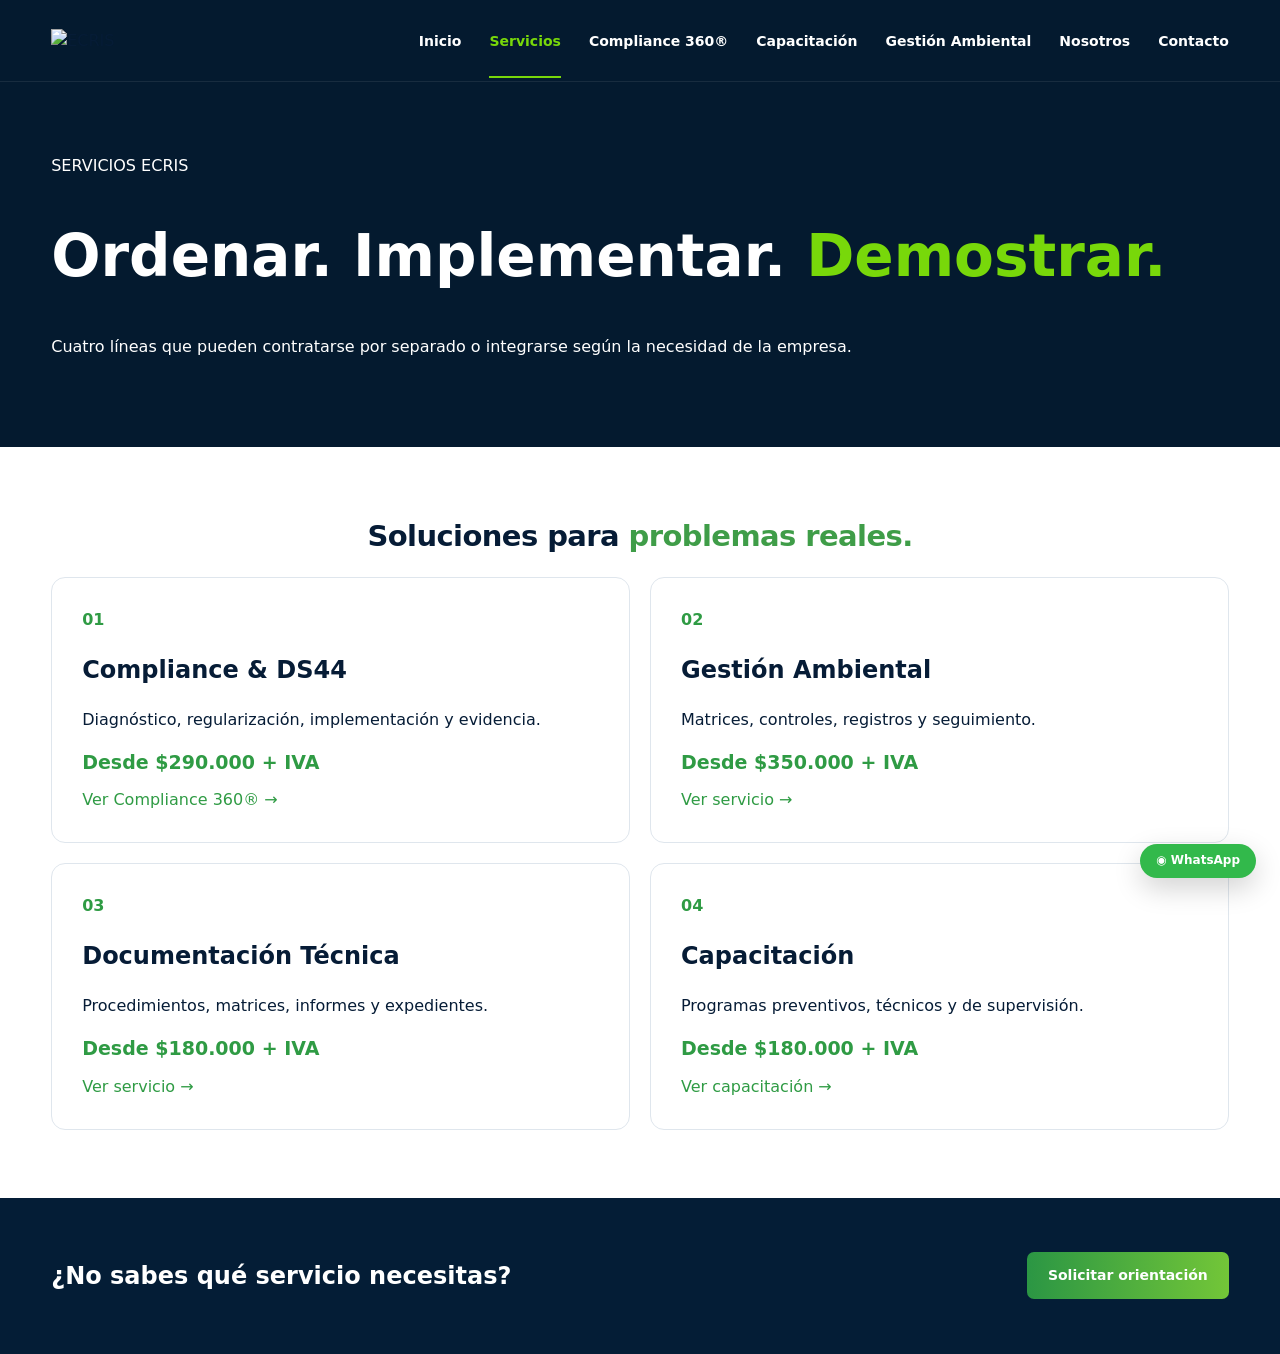
==== commit 0584e549: "Actualizar teléfono comercial a +56 9 4008 3222" ====
--- a/servicios/index.html
+++ b/servicios/index.html
@@ -1 +1 @@
-<!doctype html><html lang="es"><head><meta charset="utf-8"><meta name="viewport" content="width=device-width,initial-scale=1"><title>Servicios | ECRIS</title><link rel="stylesheet" href="../assets/css/styles.css"><style>.hero{background:#041a2f;color:#fff;padding:72px 0}.hero h1{font-size:58px;line-height:1.04;color:#fff}.hero h1 span{color:#78d80a}.sec{padding:68px 0}.grid{display:grid;grid-template-columns:repeat(2,1fr);gap:20px}.box{padding:30px;border:1px solid #dfe6ed;border-radius:14px;background:#fff}.box b,.box a{color:#2f9b44}.cta{background:#041d36;color:#fff;padding:40px 0}.cta .container{display:flex;justify-content:space-between;align-items:center}@media(max-width:800px){.grid{grid-template-columns:1fr}.cta .container{display:block}}</style></head><body><header class="site-header"><div class="container nav-wrap"><a class="logo-link" href="../index.html"><span style="background:#fff;padding:3px 9px;border-radius:9px"><img class="logo-img" src="../ECRIS%20logo%201.png" alt="ECRIS"></span></a><button class="menu-btn">☰</button><nav class="menu"><a href="../index.html">Inicio</a><a class="active" href="index.html">Servicios</a><a href="../compliance360.html">Compliance 360®</a><a href="../capacitacion.html">Capacitación</a><a href="../gestion-ambiental.html">Gestión Ambiental</a><a href="../nosotros.html">Nosotros</a><a href="../contacto.html">Contacto</a></nav></div></header><main><section class="hero"><div class="container"><div class="eyebrow">SERVICIOS ECRIS</div><h1>Ordenar. Implementar. <span>Demostrar.</span></h1><p>Cuatro líneas que pueden contratarse por separado o integrarse según la necesidad de la empresa.</p></div></section><section class="sec"><div class="container"><div class="section-title"><h2>Soluciones para <span>problemas reales.</span></h2></div><div class="grid"><article class="box"><b>01</b><h2>Compliance & DS44</h2><p>Diagnóstico, regularización, implementación y evidencia.</p><strong class="offer-price small-price">Desde $290.000 + IVA</strong><a href="../compliance360.html">Ver Compliance 360® →</a></article><article class="box"><b>02</b><h2>Gestión Ambiental</h2><p>Matrices, controles, registros y seguimiento.</p><strong class="offer-price small-price">Desde $350.000 + IVA</strong><a href="../gestion-ambiental.html">Ver servicio →</a></article><article class="box"><b>03</b><h2>Documentación Técnica</h2><p>Procedimientos, matrices, informes y expedientes.</p><strong class="offer-price small-price">Desde $180.000 + IVA</strong><a href="../documentacion-tecnica.html">Ver servicio →</a></article><article class="box"><b>04</b><h2>Capacitación</h2><p>Programas preventivos, técnicos y de supervisión.</p><strong class="offer-price small-price">Desde $180.000 + IVA</strong><a href="../capacitacion.html">Ver capacitación →</a></article></div></div></section><section class="cta"><div class="container"><h2 style="color:#fff">¿No sabes qué servicio necesitas?</h2><a class="btn btn-green" href="https://wa.me/56946656213?text=Hola%20ECRIS,%20necesito%20orientaci%C3%B3n%20para%20elegir%20un%20servicio" target="_blank" rel="noopener">Solicitar orientación</a></div></section></main><script src="../assets/js/main.js"></script><a class="wa-float" href="https://wa.me/56946656213" target="_blank"><span>◉</span> WhatsApp</a></body></html>+<!doctype html><html lang="es"><head><meta charset="utf-8"><meta name="viewport" content="width=device-width,initial-scale=1"><title>Servicios | ECRIS</title><link rel="stylesheet" href="../assets/css/styles.css"><style>.hero{background:#041a2f;color:#fff;padding:72px 0}.hero h1{font-size:58px;line-height:1.04;color:#fff}.hero h1 span{color:#78d80a}.sec{padding:68px 0}.grid{display:grid;grid-template-columns:repeat(2,1fr);gap:20px}.box{padding:30px;border:1px solid #dfe6ed;border-radius:14px;background:#fff}.box b,.box a{color:#2f9b44}.cta{background:#041d36;color:#fff;padding:40px 0}.cta .container{display:flex;justify-content:space-between;align-items:center}@media(max-width:800px){.grid{grid-template-columns:1fr}.cta .container{display:block}}</style></head><body><header class="site-header"><div class="container nav-wrap"><a class="logo-link" href="../index.html"><span style="background:#fff;padding:3px 9px;border-radius:9px"><img class="logo-img" src="../ECRIS%20logo%201.png" alt="ECRIS"></span></a><button class="menu-btn">☰</button><nav class="menu"><a href="../index.html">Inicio</a><a class="active" href="index.html">Servicios</a><a href="../compliance360.html">Compliance 360®</a><a href="../capacitacion.html">Capacitación</a><a href="../gestion-ambiental.html">Gestión Ambiental</a><a href="../nosotros.html">Nosotros</a><a href="../contacto.html">Contacto</a></nav></div></header><main><section class="hero"><div class="container"><div class="eyebrow">SERVICIOS ECRIS</div><h1>Ordenar. Implementar. <span>Demostrar.</span></h1><p>Cuatro líneas que pueden contratarse por separado o integrarse según la necesidad de la empresa.</p></div></section><section class="sec"><div class="container"><div class="section-title"><h2>Soluciones para <span>problemas reales.</span></h2></div><div class="grid"><article class="box"><b>01</b><h2>Compliance & DS44</h2><p>Diagnóstico, regularización, implementación y evidencia.</p><strong class="offer-price small-price">Desde $290.000 + IVA</strong><a href="../compliance360.html">Ver Compliance 360® →</a></article><article class="box"><b>02</b><h2>Gestión Ambiental</h2><p>Matrices, controles, registros y seguimiento.</p><strong class="offer-price small-price">Desde $350.000 + IVA</strong><a href="../gestion-ambiental.html">Ver servicio →</a></article><article class="box"><b>03</b><h2>Documentación Técnica</h2><p>Procedimientos, matrices, informes y expedientes.</p><strong class="offer-price small-price">Desde $180.000 + IVA</strong><a href="../documentacion-tecnica.html">Ver servicio →</a></article><article class="box"><b>04</b><h2>Capacitación</h2><p>Programas preventivos, técnicos y de supervisión.</p><strong class="offer-price small-price">Desde $180.000 + IVA</strong><a href="../capacitacion.html">Ver capacitación →</a></article></div></div></section><section class="cta"><div class="container"><h2 style="color:#fff">¿No sabes qué servicio necesitas?</h2><a class="btn btn-green" href="https://wa.me/56940083222?text=Hola%20ECRIS,%20necesito%20orientaci%C3%B3n%20para%20elegir%20un%20servicio" target="_blank" rel="noopener">Solicitar orientación</a></div></section></main><script src="../assets/js/main.js"></script><a class="wa-float" href="https://wa.me/56940083222" target="_blank"><span>◉</span> WhatsApp</a></body></html>
--- a/assets/css/styles.css
+++ b/assets/css/styles.css
@@ -1 +1 @@
-:root{--navy:#041a2f;--navy2:#082d4b;--ink:#061c36;--green:#78d80a;--white:#fff;--muted:#5d6b7c;--line:#dfe6ed}*{box-sizing:border-box}html{scroll-behavior:smooth}body{margin:0;font-family:Inter,ui-sans-serif,system-ui,-apple-system,"Segoe UI",Roboto,Arial,sans-serif;color:var(--ink);background:#fff;line-height:1.5}a{text-decoration:none;color:inherit}.container{width:min(1320px,92%);margin:auto}.site-header{height:82px;background:#041a2f;position:sticky;top:0;z-index:50;border-bottom:1px solid rgba(255,255,255,.08)}.nav-wrap{height:100%;display:flex;align-items:center;gap:20px}.logo-link{width:205px;display:flex;align-items:center}.logo-img{width:158px;height:auto;max-height:60px;object-fit:contain;object-position:left center;display:block}.menu{display:flex;gap:28px;align-items:center;margin-left:auto}.menu a{color:#fff;font-weight:700;font-size:14px;padding:28px 0 24px;border-bottom:2px solid transparent}.menu a:hover,.menu a.active{color:var(--green);border-bottom-color:var(--green)}.wa-top{margin-left:10px;color:#fff;border:1px solid rgba(255,255,255,.42);padding:11px 16px;border-radius:8px;font-weight:750;white-space:nowrap;font-size:14px}.menu-btn{display:none}.hero-modern{position:relative;background:var(--navy);color:#fff;overflow:hidden}.hero-bg{position:absolute;right:0;top:0;width:47%;height:calc(100% - 94px);background:linear-gradient(135deg,#173a56,#0d2942 45%,#061d34)}.hero-modern:after{content:'';position:absolute;right:4%;top:70px;width:39%;height:360px;background:repeating-linear-gradient(65deg,transparent 0 55px,rgba(255,255,255,.035) 56px 57px);pointer-events:none}.hero-layout{position:relative;z-index:2;min-height:490px;display:grid;grid-template-columns:1fr .9fr;gap:42px;align-items:center}.hero-copy{padding:44px 0 28px;max-width:640px}.hero-copy h1{margin:0 0 20px;font-size:clamp(45px,3.8vw,62px);line-height:1.06;letter-spacing:-.035em;font-weight:800}.hero-copy h1 span{color:var(--green)}.hero-copy>p{font-size:16px;line-height:1.7;max-width:590px;margin:0}.hero-actions{display:flex;gap:16px;margin:26px 0 29px}.btn{display:inline-flex;align-items:center;justify-content:center;padding:13px 21px;border-radius:7px;font-weight:800;font-size:14px}.btn-green{background:linear-gradient(90deg,#2b9644,#73c638);color:#fff}.btn-outline{border:1px solid rgba(255,255,255,.72);color:#fff;background:rgba(3,18,33,.25)}.btn.small{padding:11px 16px;font-size:13px}.micro-benefits{display:grid;grid-template-columns:repeat(4,1fr);max-width:610px;gap:15px}.micro-benefits div{display:flex;gap:9px;align-items:center;font-size:12px}.micro-benefits b{color:var(--green);font-size:20px}.hero-right{display:flex;justify-content:center;align-items:center;position:relative}.hero-right:after{content:'';position:absolute;right:0;bottom:-35px;width:440px;height:290px;opacity:.13;background:repeating-linear-gradient(115deg,transparent 0 40px,rgba(126,216,10,.25) 41px 42px),repeating-linear-gradient(65deg,transparent 0 55px,rgba(255,255,255,.14) 56px 57px);clip-path:polygon(48% 0,52% 0,73% 100%,27% 100%)}.control-card{position:relative;z-index:2;width:min(375px,92%);background:rgba(3,22,40,.9);border:1px solid rgba(255,255,255,.22);border-radius:11px;padding:23px 26px;box-shadow:0 18px 42px rgba(0,0,0,.22)}.control-card h3{font-size:17px;margin:0 0 16px}.control-card ul{list-style:none;padding:0;margin:0}.control-card li{position:relative;padding:9px 0 9px 30px;border-bottom:1px solid rgba(255,255,255,.06);font-size:13px}.control-card li:last-child{border:0}.control-card li:before{content:'✓';position:absolute;left:0;top:8px;width:20px;height:20px;border-radius:50%;display:grid;place-items:center;background:var(--green);color:#082337;font-weight:900;font-size:12px}.value-bar{position:relative;z-index:4;min-height:94px;background:rgba(2,24,44,.97);border:1px solid rgba(255,255,255,.24);border-radius:12px 12px 0 0;display:grid;grid-template-columns:1.15fr repeat(4,1fr);align-items:center;padding:11px 14px}.value-main,.value-item{padding:7px 19px;min-height:64px;display:flex;align-items:center}.value-main{flex-direction:column;align-items:flex-start;justify-content:center;border-right:1px solid rgba(255,255,255,.2)}.value-main small{color:var(--green);font-weight:800;font-size:11px}.value-main strong{font-size:20px}.value-item{gap:12px;border-right:1px solid rgba(255,255,255,.16)}.value-item:last-child{border:0}.value-item>span{color:var(--green);font-size:22px}.value-item strong,.value-item small{display:block}.value-item strong{font-size:12px}.value-item small{font-size:11px;color:#fff;margin-top:4px}.services-home{background:linear-gradient(#fff,#f8fafb);padding:27px 0 23px}.section-title{text-align:center;margin:0 auto 19px}.section-title h2{margin:0;font-size:29px;letter-spacing:-.02em}.section-title h2 span{color:#3f9d48}.section-title p{margin:6px 0;color:#415069;font-size:14px}.service-grid{display:grid;grid-template-columns:repeat(3,1fr);gap:19px}.service-card{position:relative;display:grid;grid-template-columns:58px 1fr;gap:13px;min-height:145px;padding:24px 22px;background:#fff;border:1px solid #e8edf1;border-radius:11px;box-shadow:0 9px 25px rgba(0,17,38,.065)}.service-card .num{position:absolute;top:14px;left:19px;color:#3e9f4e;font-size:14px;font-weight:900}.service-icon{font-size:29px;color:#071d3a;margin-top:23px}.service-card h3{margin:3px 0 7px;font-size:17px}.service-card p{margin:0 0 9px;color:#34455d;font-size:13px}.service-card a{color:#2c9645;font-weight:800;font-size:13px}.results-row{margin-top:16px;display:grid;grid-template-columns:1.1fr .95fr 1.2fr 1.2fr 3fr;border:1px solid #dce3ea;border-radius:11px;background:#fff;overflow:hidden}.result{display:flex;align-items:center;gap:11px;padding:15px;border-right:1px solid #dce3ea}.result>span{font-size:24px}.result small,.result strong{display:block}.result small{font-size:10px}.result strong{font-size:19px;color:#309644}.diagnostic-box{background:#041d36;color:#fff;display:flex;justify-content:space-between;gap:15px;align-items:center;padding:14px 16px}.diagnostic-box strong,.diagnostic-box small{display:block}.diagnostic-box strong{font-size:15px}.diagnostic-box small{font-size:10px;margin-top:3px}.sector-row{display:flex;align-items:center;justify-content:center;gap:20px;flex-wrap:wrap;padding:21px 0 5px;font-size:11px;color:#263851}.wa-float{position:fixed;right:24px;bottom:22px;z-index:80;background:#32b94b;color:#fff;padding:10px 16px;border-radius:25px;font-weight:800;box-shadow:0 10px 28px rgba(0,0,0,.18);font-size:12px;line-height:1.15}@media(max-width:1150px){.menu{gap:16px}.menu a{font-size:12px}.wa-top{display:none}.value-bar{grid-template-columns:1.2fr 1fr 1fr}.value-item:nth-last-child(-n+2){display:none}.results-row{grid-template-columns:repeat(2,1fr)}.diagnostic-box{grid-column:1/-1}}@media(max-width:850px){.site-header{height:70px}.logo-link{width:auto}.logo-img{width:138px;max-height:53px}.menu-btn{display:block;margin-left:auto;background:transparent;border:1px solid rgba(255,255,255,.3);color:#fff;border-radius:8px;padding:8px 10px}.menu{display:none;position:absolute;left:0;right:0;top:70px;background:#061d34;flex-direction:column;align-items:flex-start;padding:18px 5%;gap:0}.menu.open{display:flex}.menu a{width:100%;padding:12px 0}.hero-bg{width:100%;height:42%;top:auto;bottom:94px;opacity:.5}.hero-layout{grid-template-columns:1fr;min-height:720px}.hero-right{justify-content:flex-start}.control-card{margin-bottom:120px}.value-bar{grid-template-columns:1fr 1fr}.value-main{grid-column:1/-1;border-right:0}.service-grid{grid-template-columns:1fr}.micro-benefits{grid-template-columns:1fr 1fr}.results-row{grid-template-columns:1fr}.diagnostic-box{grid-column:auto;flex-direction:column;align-items:flex-start}}@media(max-width:560px){.hero-copy h1{font-size:41px}.hero-copy>p{font-size:15px}.hero-actions{flex-direction:column}.hero-actions .btn{width:100%}.value-bar{grid-template-columns:1fr}.section-title h2{font-size:25px}.service-card{grid-template-columns:50px 1fr;padding:21px 16px}.wa-float{right:14px;bottom:14px;font-size:0;width:49px;height:49px;padding:0}}+:root{--navy:#041a2f;--navy2:#082d4b;--ink:#061c36;--green:#78d80a;--white:#fff;--muted:#5d6b7c;--line:#dfe6ed}*{box-sizing:border-box}html{scroll-behavior:smooth}body{margin:0;font-family:Inter,ui-sans-serif,system-ui,-apple-system,"Segoe UI",Roboto,Arial,sans-serif;color:var(--ink);background:#fff;line-height:1.5}a{text-decoration:none;color:inherit}.container{width:min(1320px,92%);margin:auto}.site-header{height:82px;background:#041a2f;position:sticky;top:0;z-index:50;border-bottom:1px solid rgba(255,255,255,.08)}.nav-wrap{height:100%;display:flex;align-items:center;gap:20px}.logo-link{width:205px;display:flex;align-items:center}.logo-img{width:158px;height:auto;max-height:60px;object-fit:contain;object-position:left center;display:block}.menu{display:flex;gap:28px;align-items:center;margin-left:auto}.menu a{color:#fff;font-weight:700;font-size:14px;padding:28px 0 24px;border-bottom:2px solid transparent}.menu a:hover,.menu a.active{color:var(--green);border-bottom-color:var(--green)}.wa-top{margin-left:10px;color:#fff;border:1px solid rgba(255,255,255,.42);padding:11px 16px;border-radius:8px;font-weight:750;white-space:nowrap;font-size:14px}.menu-btn{display:none}.hero-modern{position:relative;background:var(--navy);color:#fff;overflow:hidden}.hero-bg{position:absolute;right:0;top:0;width:47%;height:calc(100% - 94px);background:linear-gradient(135deg,#173a56,#0d2942 45%,#061d34)}.hero-modern:after{content:'';position:absolute;right:4%;top:70px;width:39%;height:360px;background:repeating-linear-gradient(65deg,transparent 0 55px,rgba(255,255,255,.035) 56px 57px);pointer-events:none}.hero-layout{position:relative;z-index:2;min-height:490px;display:grid;grid-template-columns:1fr .9fr;gap:42px;align-items:center}.hero-copy{padding:44px 0 28px;max-width:640px}.hero-copy h1{margin:0 0 20px;font-size:clamp(45px,3.8vw,62px);line-height:1.06;letter-spacing:-.035em;font-weight:800}.hero-copy h1 span{color:var(--green)}.hero-copy>p{font-size:16px;line-height:1.7;max-width:590px;margin:0}.hero-actions{display:flex;gap:16px;margin:26px 0 29px}.btn{display:inline-flex;align-items:center;justify-content:center;padding:13px 21px;border-radius:7px;font-weight:800;font-size:14px}.btn-green{background:linear-gradient(90deg,#2b9644,#73c638);color:#fff}.btn-outline{border:1px solid rgba(255,255,255,.72);color:#fff;background:rgba(3,18,33,.25)}.btn.small{padding:11px 16px;font-size:13px}.micro-benefits{display:grid;grid-template-columns:repeat(4,1fr);max-width:610px;gap:15px}.micro-benefits div{display:flex;gap:9px;align-items:center;font-size:12px}.micro-benefits b{color:var(--green);font-size:20px}.hero-right{display:flex;justify-content:center;align-items:center;position:relative}.hero-right:after{content:'';position:absolute;right:0;bottom:-35px;width:440px;height:290px;opacity:.13;background:repeating-linear-gradient(115deg,transparent 0 40px,rgba(126,216,10,.25) 41px 42px),repeating-linear-gradient(65deg,transparent 0 55px,rgba(255,255,255,.14) 56px 57px);clip-path:polygon(48% 0,52% 0,73% 100%,27% 100%)}.control-card{position:relative;z-index:2;width:min(375px,92%);background:rgba(3,22,40,.9);border:1px solid rgba(255,255,255,.22);border-radius:11px;padding:23px 26px;box-shadow:0 18px 42px rgba(0,0,0,.22)}.control-card h3{font-size:17px;margin:0 0 16px}.control-card ul{list-style:none;padding:0;margin:0}.control-card li{position:relative;padding:9px 0 9px 30px;border-bottom:1px solid rgba(255,255,255,.06);font-size:13px}.control-card li:last-child{border:0}.control-card li:before{content:'✓';position:absolute;left:0;top:8px;width:20px;height:20px;border-radius:50%;display:grid;place-items:center;background:var(--green);color:#082337;font-weight:900;font-size:12px}.value-bar{position:relative;z-index:4;min-height:94px;background:rgba(2,24,44,.97);border:1px solid rgba(255,255,255,.24);border-radius:12px 12px 0 0;display:grid;grid-template-columns:1.15fr repeat(4,1fr);align-items:center;padding:11px 14px}.value-main,.value-item{padding:7px 19px;min-height:64px;display:flex;align-items:center}.value-main{flex-direction:column;align-items:flex-start;justify-content:center;border-right:1px solid rgba(255,255,255,.2)}.value-main small{color:var(--green);font-weight:800;font-size:11px}.value-main strong{font-size:20px}.value-item{gap:12px;border-right:1px solid rgba(255,255,255,.16)}.value-item:last-child{border:0}.value-item>span{color:var(--green);font-size:22px}.value-item strong,.value-item small{display:block}.value-item strong{font-size:12px}.value-item small{font-size:11px;color:#fff;margin-top:4px}.services-home{background:linear-gradient(#fff,#f8fafb);padding:27px 0 23px}.section-title{text-align:center;margin:0 auto 19px}.section-title h2{margin:0;font-size:29px;letter-spacing:-.02em}.section-title h2 span{color:#3f9d48}.section-title p{margin:6px 0;color:#415069;font-size:14px}.service-grid{display:grid;grid-template-columns:repeat(3,1fr);gap:19px}.service-card{position:relative;display:grid;grid-template-columns:58px 1fr;gap:13px;min-height:145px;padding:24px 22px;background:#fff;border:1px solid #e8edf1;border-radius:11px;box-shadow:0 9px 25px rgba(0,17,38,.065)}.service-card .num{position:absolute;top:14px;left:19px;color:#3e9f4e;font-size:14px;font-weight:900}.service-icon{font-size:29px;color:#071d3a;margin-top:23px}.service-card h3{margin:3px 0 7px;font-size:17px}.service-card p{margin:0 0 9px;color:#34455d;font-size:13px}.service-card a{color:#2c9645;font-weight:800;font-size:13px}.results-row{margin-top:16px;display:grid;grid-template-columns:1.1fr .95fr 1.2fr 1.2fr 3fr;border:1px solid #dce3ea;border-radius:11px;background:#fff;overflow:hidden}.result{display:flex;align-items:center;gap:11px;padding:15px;border-right:1px solid #dce3ea}.result>span{font-size:24px}.result small,.result strong{display:block}.result small{font-size:10px}.result strong{font-size:19px;color:#309644}.diagnostic-box{background:#041d36;color:#fff;display:flex;justify-content:space-between;gap:15px;align-items:center;padding:14px 16px}.diagnostic-box strong,.diagnostic-box small{display:block}.diagnostic-box strong{font-size:15px}.diagnostic-box small{font-size:10px;margin-top:3px}.sector-row{display:flex;align-items:center;justify-content:center;gap:20px;flex-wrap:wrap;padding:21px 0 5px;font-size:11px;color:#263851}.wa-float{position:fixed;right:24px;bottom:22px;z-index:80;background:#32b94b;color:#fff;padding:10px 16px;border-radius:25px;font-weight:800;box-shadow:0 10px 28px rgba(0,0,0,.18);font-size:12px;line-height:1.15}@media(max-width:1150px){.menu{gap:16px}.menu a{font-size:12px}.wa-top{display:none}.value-bar{grid-template-columns:1.2fr 1fr 1fr}.value-item:nth-last-child(-n+2){display:none}.results-row{grid-template-columns:repeat(2,1fr)}.diagnostic-box{grid-column:1/-1}}@media(max-width:850px){.site-header{height:70px}.logo-link{width:auto}.logo-img{width:138px;max-height:53px}.menu-btn{display:block;margin-left:auto;background:transparent;border:1px solid rgba(255,255,255,.3);color:#fff;border-radius:8px;padding:8px 10px}.menu{display:none;position:absolute;left:0;right:0;top:70px;background:#061d34;flex-direction:column;align-items:flex-start;padding:18px 5%;gap:0}.menu.open{display:flex}.menu a{width:100%;padding:12px 0}.hero-bg{width:100%;height:42%;top:auto;bottom:94px;opacity:.5}.hero-layout{grid-template-columns:1fr;min-height:720px}.hero-right{justify-content:flex-start}.control-card{margin-bottom:120px}.value-bar{grid-template-columns:1fr 1fr}.value-main{grid-column:1/-1;border-right:0}.service-grid{grid-template-columns:1fr}.micro-benefits{grid-template-columns:1fr 1fr}.results-row{grid-template-columns:1fr}.diagnostic-box{grid-column:auto;flex-direction:column;align-items:flex-start}}@media(max-width:560px){.hero-copy h1{font-size:41px}.hero-copy>p{font-size:15px}.hero-actions{flex-direction:column}.hero-actions .btn{width:100%}.value-bar{grid-template-columns:1fr}.section-title h2{font-size:25px}.service-card{grid-template-columns:50px 1fr;padding:21px 16px}.wa-float{right:14px;bottom:14px;font-size:0;width:49px;height:49px;padding:0}}.price-home{display:block;color:#2c9645;font-size:14px;margin:3px 0 8px}.offer-card{max-width:760px;margin:0 auto;padding:30px;border:1px solid #dfe6ed;border-radius:14px;background:#fff;box-shadow:0 10px 28px rgba(0,17,38,.06)}.offer-card small{color:#2f9b44;font-weight:900}.offer-card ul{padding-left:20px}.offer-price{display:block;color:#2f9b44;font-size:28px;margin:8px 0 14px}.offer-note{font-size:13px;color:#5d6b7c}.small-price{font-size:19px;margin-bottom:12px}
